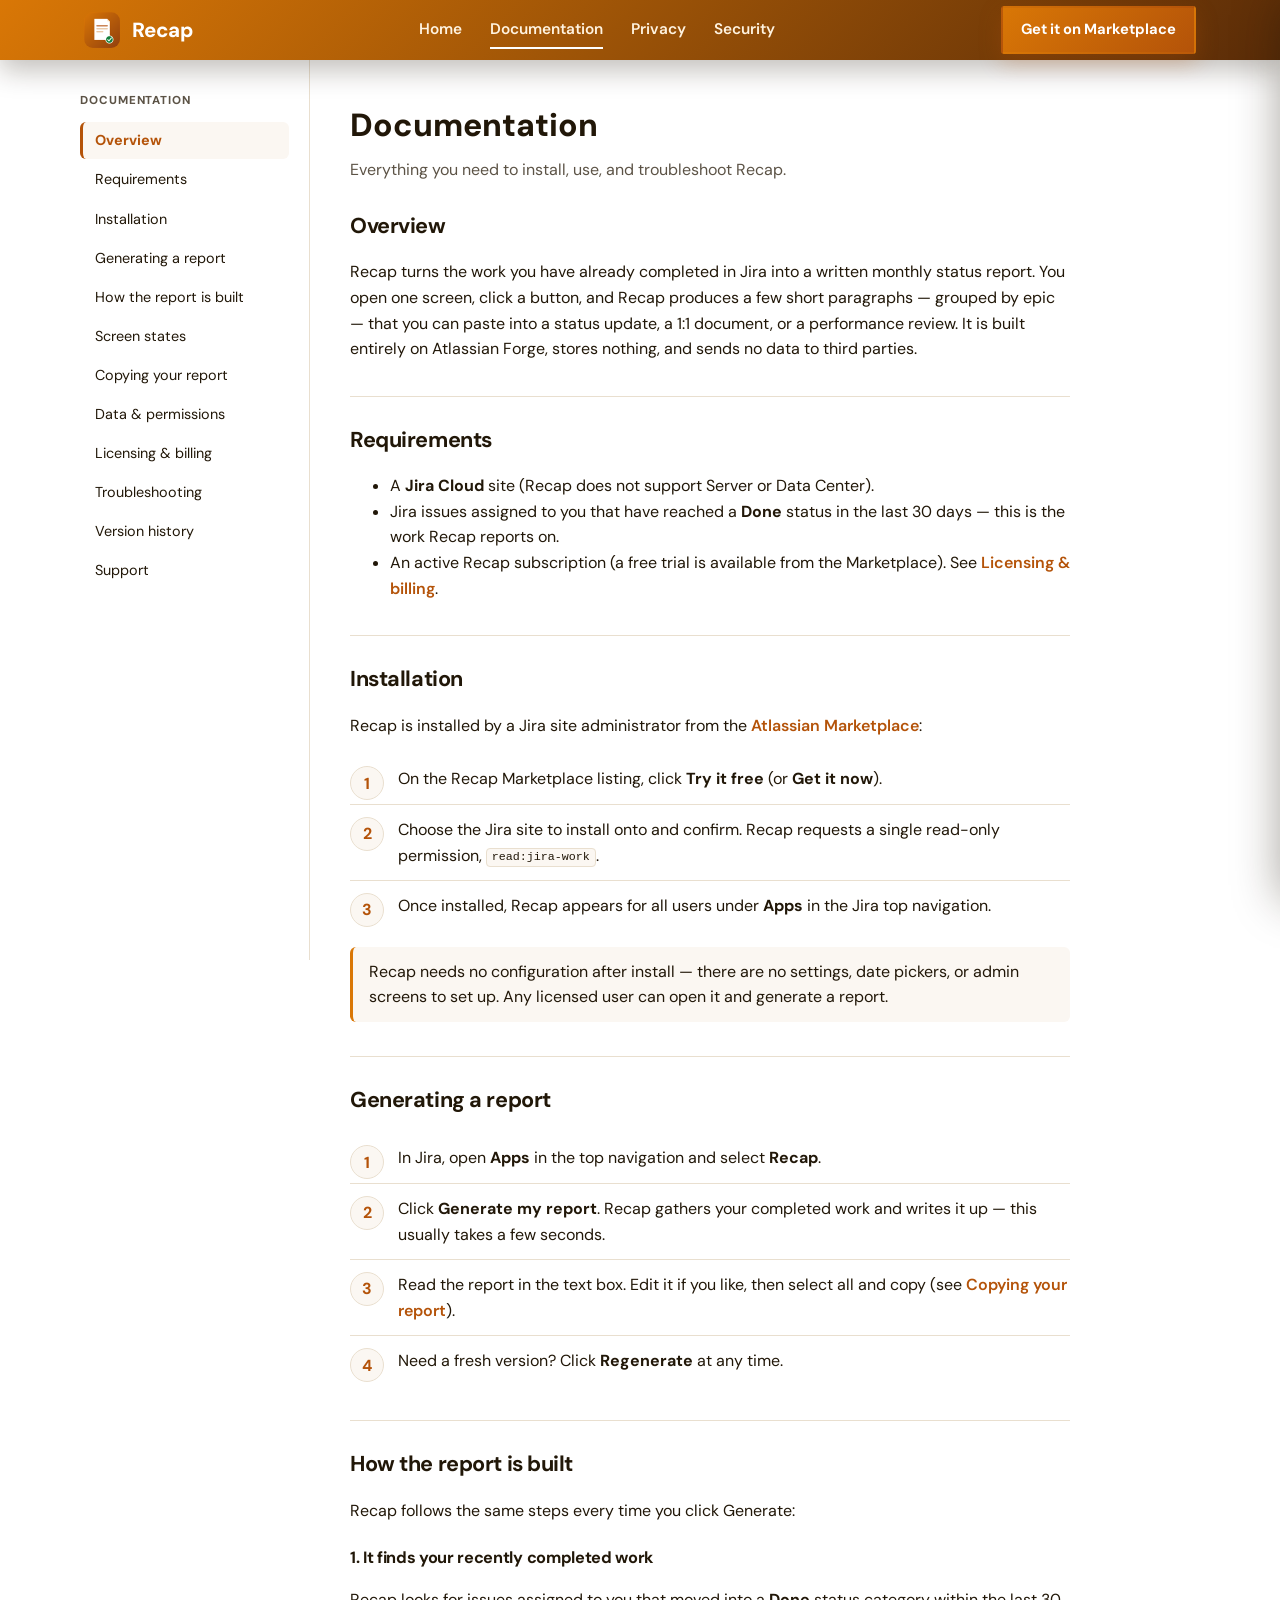
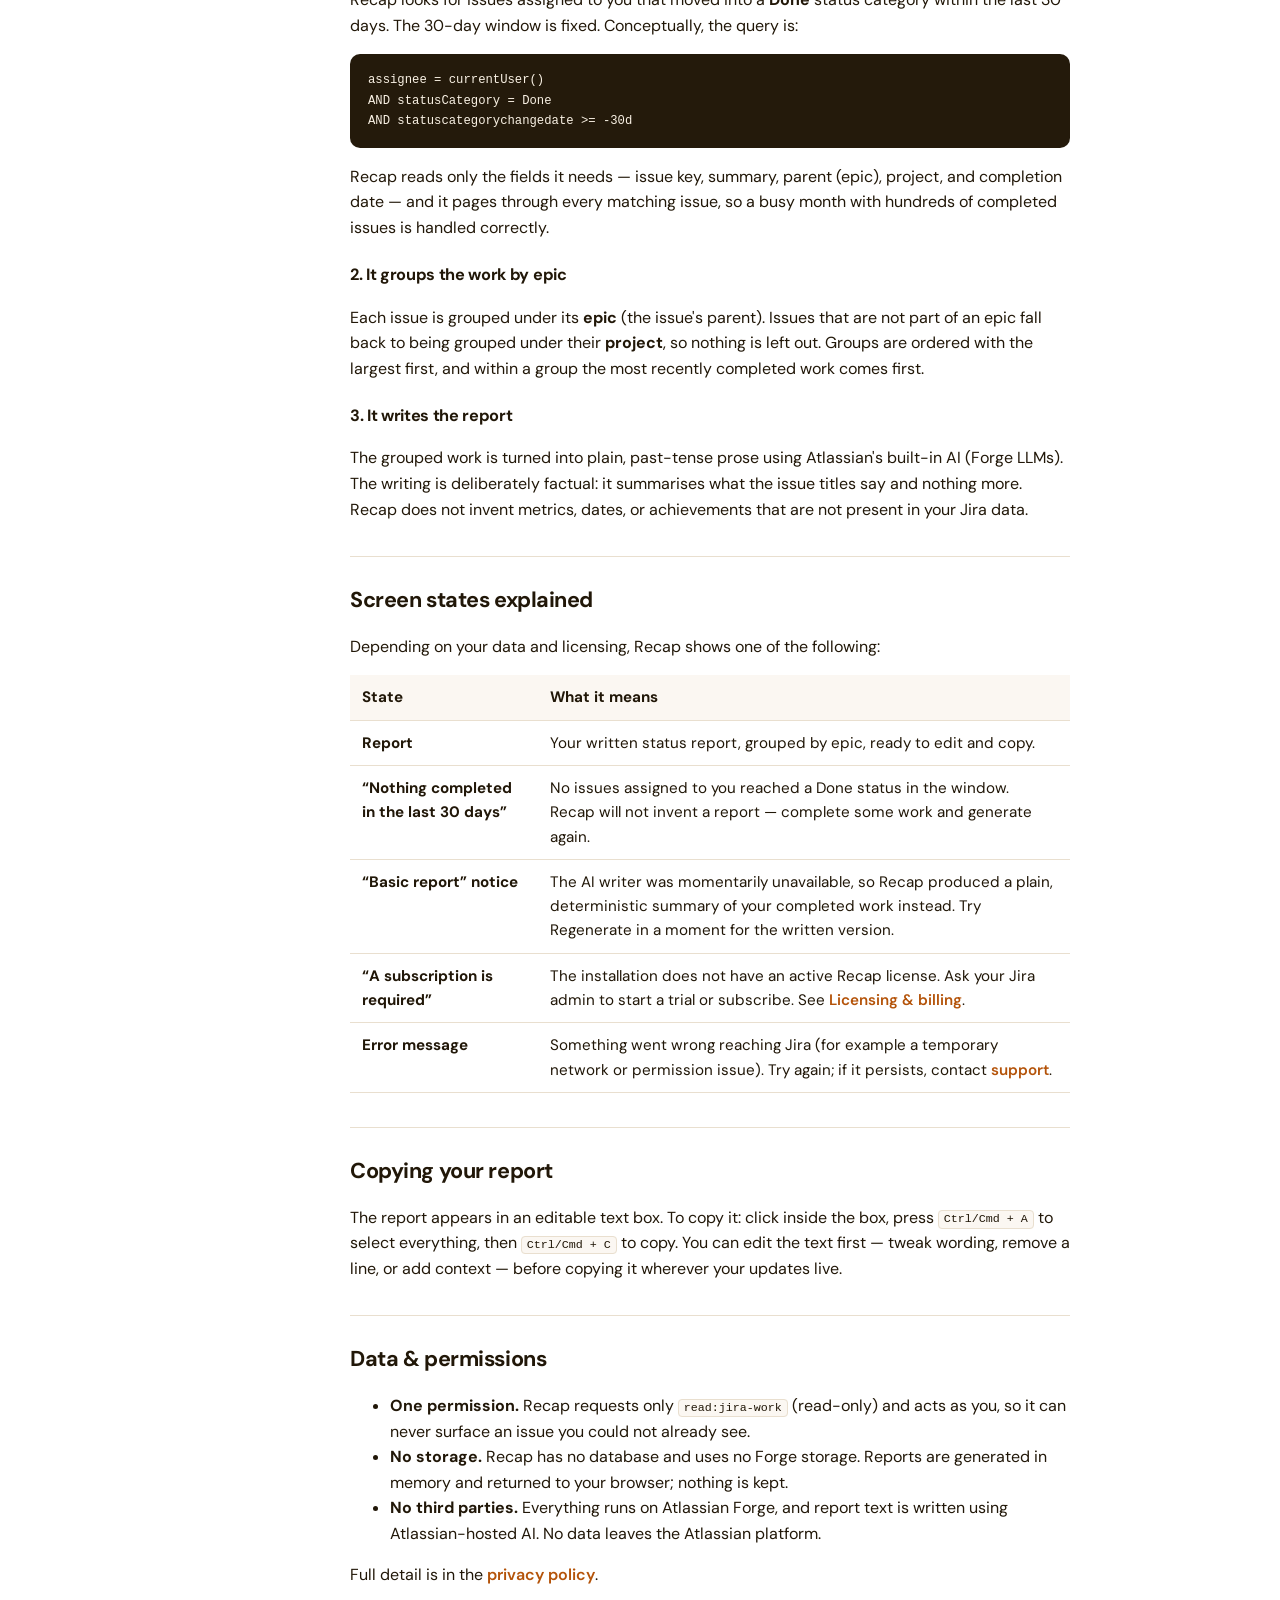
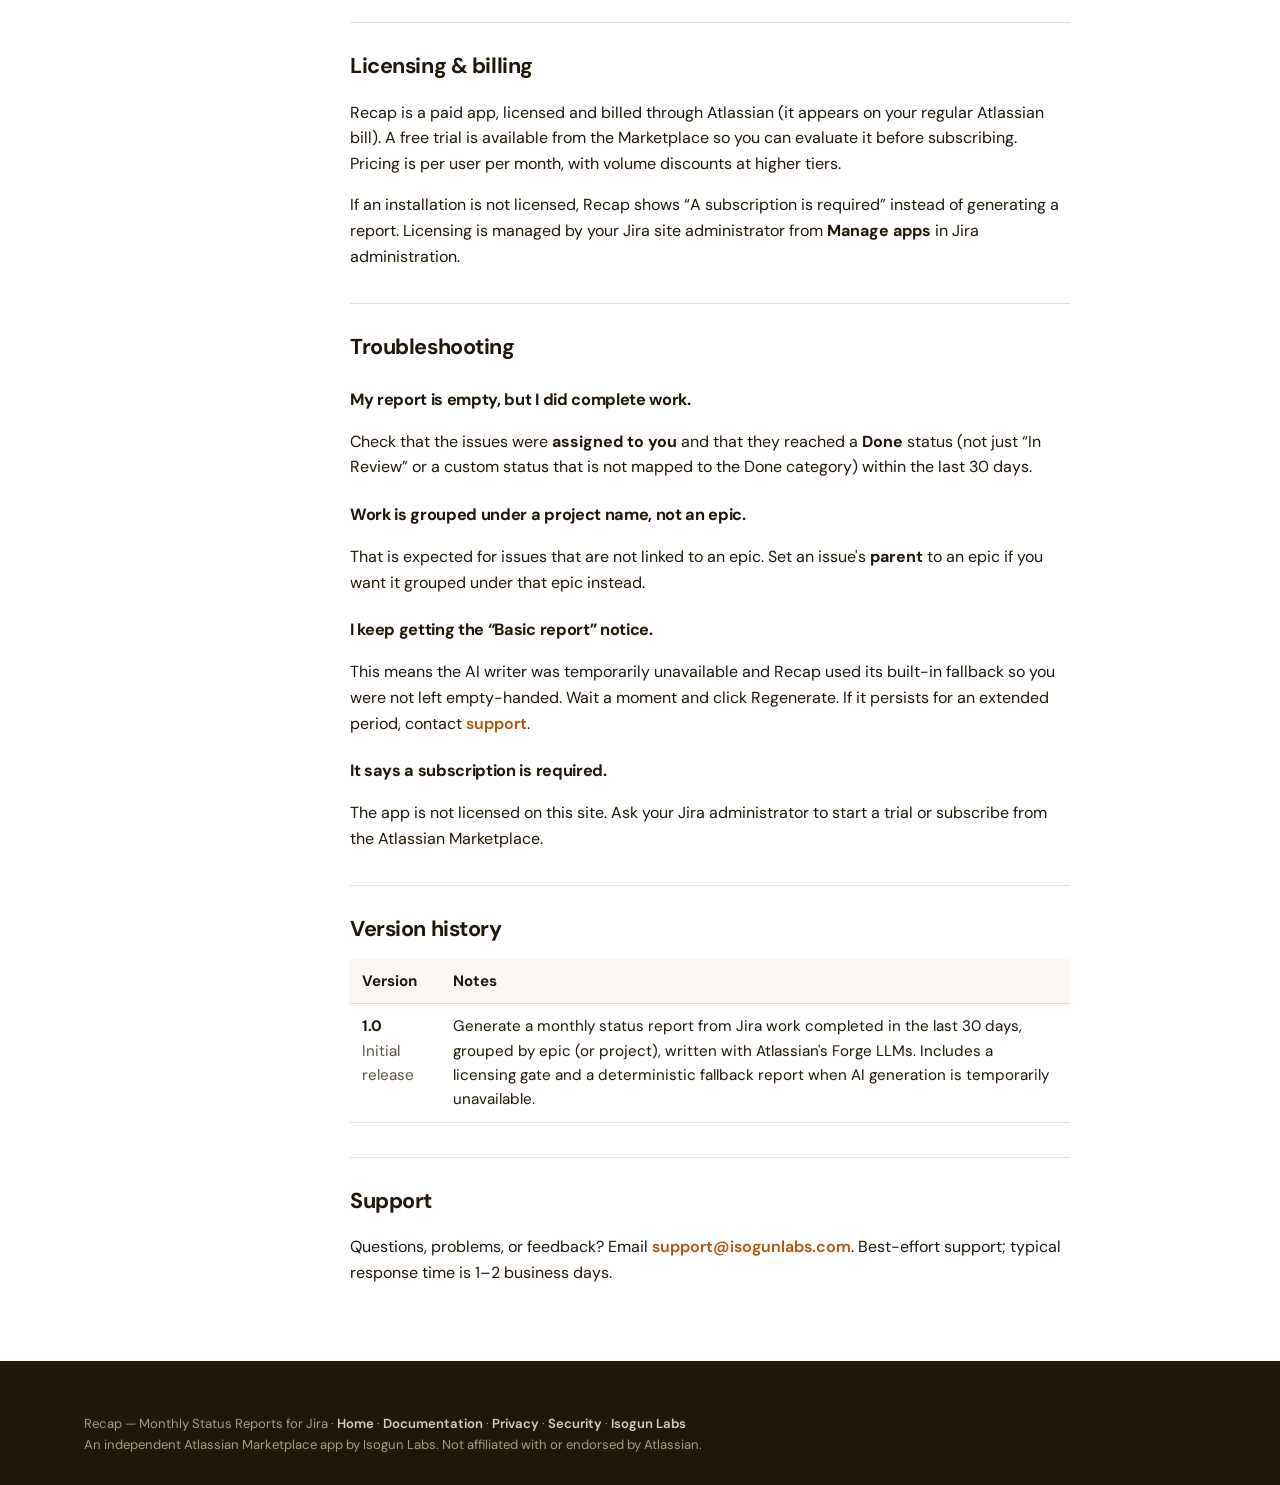
==== docs.html @ 95215a12 "Align eyebrow dot to text baseline, not a guessed offset flex-start plus a hand-picked margin-top wa" ====
<!doctype html>
<html lang="en">
<head>
<meta charset="utf-8">
<meta name="viewport" content="width=device-width, initial-scale=1">
<title>Recap — Documentation</title>
<meta name="description" content="Documentation for Recap, the Jira Cloud app that turns your completed work into a written monthly status report in one click.">
<link rel="canonical" href="https://recap.isogunlabs.com/docs.html">
<link rel="icon" href="/assets/img/recap-logo.svg" type="image/svg+xml">
<link rel="icon" href="/assets/img/recap-logo-144.png" sizes="144x144" type="image/png">
<link rel="stylesheet" href="/assets/css/site.css?v=8">
</head>
<body>

<nav class="nav nav-solid">
  <div class="wrap">
    <a class="logo" href="/">
      <img src="/assets/img/recap-logo-144.png" alt="" width="36" height="36">
      <b>Recap</b>
    </a>
    <div class="nav-mid">
      <a href="index.html">Home</a>
      <a href="docs.html" class="active">Documentation</a>
      <a href="privacy.html">Privacy</a>
      <a href="security.html">Security</a>
    </div>
    <div class="nav-right">
      <a class="btn btn-amber btn-sm" href="https://marketplace.atlassian.com/2146687861" target="_blank" rel="noopener">Get it on Marketplace</a>
      <button class="hamburger" aria-label="Open menu" aria-expanded="false" aria-controls="mobile-drawer">
        <span></span><span></span><span></span>
      </button>
    </div>
  </div>
</nav>

<div class="drawer-overlay"></div>
<aside class="drawer" id="mobile-drawer">
  <div class="d-head">
    <a class="logo" href="/">
      <img src="/assets/img/recap-logo-144.png" alt="" width="32" height="32">
      <b>Recap</b>
    </a>
    <button class="d-close" aria-label="Close menu">
      <svg viewBox="0 0 24 24" fill="none" stroke="currentColor" stroke-width="2.2" stroke-linecap="round" stroke-linejoin="round"><path d="M6 6l12 12M18 6 6 18"/></svg>
    </button>
  </div>
  <nav>
    <a class="d-link" href="index.html">Home</a>
    <a class="d-link" href="docs.html">Documentation</a>
    <a class="d-link" href="privacy.html">Privacy</a>
    <a class="d-link" href="security.html">Security</a>
  </nav>
  <a class="btn btn-amber" href="https://marketplace.atlassian.com/2146687861" target="_blank" rel="noopener">Get it on Marketplace</a>
</aside>

<div class="docs-layout">

  <aside class="docs-side">
    <p class="side-title">Documentation</p>
    <nav id="sidenav">
      <a href="#overview">Overview</a>
      <a href="#requirements">Requirements</a>
      <a href="#install">Installation</a>
      <a href="#usage">Generating a report</a>
      <a href="#how">How the report is built</a>
      <a href="#states">Screen states</a>
      <a href="#copy">Copying your report</a>
      <a href="#data">Data &amp; permissions</a>
      <a href="#licensing">Licensing &amp; billing</a>
      <a href="#troubleshooting">Troubleshooting</a>
      <a href="#versions">Version history</a>
      <a href="#support">Support</a>
    </nav>
  </aside>

  <main class="docs-main">
    <div class="page-title">Documentation</div>
    <p class="lede">Everything you need to install, use, and troubleshoot Recap.</p>

    <section id="overview">
      <h2 class="sec">Overview</h2>
      <p>
        Recap turns the work you have already completed in Jira into a written monthly status
        report. You open one screen, click a button, and Recap produces a few short paragraphs —
        grouped by epic — that you can paste into a status update, a 1:1 document, or a
        performance review. It is built entirely on Atlassian Forge, stores nothing, and sends no
        data to third parties.
      </p>
    </section>

    <section id="requirements">
      <h2 class="sec">Requirements</h2>
      <ul>
        <li>A <strong>Jira Cloud</strong> site (Recap does not support Server or Data Center).</li>
        <li>Jira issues assigned to you that have reached a <strong>Done</strong> status in the last 30 days — this is the work Recap reports on.</li>
        <li>An active Recap subscription (a free trial is available from the Marketplace). See <a class="inline" href="#licensing">Licensing &amp; billing</a>.</li>
      </ul>
    </section>

    <section id="install">
      <h2 class="sec">Installation</h2>
      <p>Recap is installed by a Jira site administrator from the <a class="inline" href="https://marketplace.atlassian.com/2146687861" target="_blank" rel="noopener">Atlassian Marketplace</a>:</p>
      <ol class="steps">
        <li>On the Recap Marketplace listing, click <strong>Try it free</strong> (or <strong>Get it now</strong>).</li>
        <li>Choose the Jira site to install onto and confirm. Recap requests a single read-only permission, <code>read:jira-work</code>.</li>
        <li>Once installed, Recap appears for all users under <strong>Apps</strong> in the Jira top navigation.</li>
      </ol>
      <div class="note">
        Recap needs no configuration after install — there are no settings, date pickers, or
        admin screens to set up. Any licensed user can open it and generate a report.
      </div>
    </section>

    <section id="usage">
      <h2 class="sec">Generating a report</h2>
      <ol class="steps">
        <li>In Jira, open <strong>Apps</strong> in the top navigation and select <strong>Recap</strong>.</li>
        <li>Click <strong>Generate my report</strong>. Recap gathers your completed work and writes it up — this usually takes a few seconds.</li>
        <li>Read the report in the text box. Edit it if you like, then select all and copy (see <a class="inline" href="#copy">Copying your report</a>).</li>
        <li>Need a fresh version? Click <strong>Regenerate</strong> at any time.</li>
      </ol>
    </section>

    <section id="how">
      <h2 class="sec">How the report is built</h2>
      <p>Recap follows the same steps every time you click Generate:</p>

      <h3>1. It finds your recently completed work</h3>
      <p>
        Recap looks for issues assigned to you that moved into a <strong>Done</strong> status
        category within the last 30 days. The 30-day window is fixed. Conceptually, the query is:
      </p>
      <pre><code>assignee = currentUser()
AND statusCategory = Done
AND statuscategorychangedate &gt;= -30d</code></pre>
      <p>
        Recap reads only the fields it needs — issue key, summary, parent (epic), project, and
        completion date — and it pages through every matching issue, so a busy month with
        hundreds of completed issues is handled correctly.
      </p>

      <h3>2. It groups the work by epic</h3>
      <p>
        Each issue is grouped under its <strong>epic</strong> (the issue's parent). Issues that
        are not part of an epic fall back to being grouped under their <strong>project</strong>,
        so nothing is left out. Groups are ordered with the largest first, and within a group the
        most recently completed work comes first.
      </p>

      <h3>3. It writes the report</h3>
      <p>
        The grouped work is turned into plain, past-tense prose using Atlassian's built-in AI
        (Forge LLMs). The writing is deliberately factual: it summarises what the issue titles
        say and nothing more. Recap does not invent metrics, dates, or achievements that are not
        present in your Jira data.
      </p>
    </section>

    <section id="states">
      <h2 class="sec">Screen states explained</h2>
      <p>Depending on your data and licensing, Recap shows one of the following:</p>
      <table>
        <tr><th>State</th><th>What it means</th></tr>
        <tr><td><strong>Report</strong></td><td>Your written status report, grouped by epic, ready to edit and copy.</td></tr>
        <tr><td><strong>“Nothing completed in the last 30&nbsp;days”</strong></td><td>No issues assigned to you reached a Done status in the window. Recap will not invent a report — complete some work and generate again.</td></tr>
        <tr><td><strong>“Basic report” notice</strong></td><td>The AI writer was momentarily unavailable, so Recap produced a plain, deterministic summary of your completed work instead. Try Regenerate in a moment for the written version.</td></tr>
        <tr><td><strong>“A subscription is required”</strong></td><td>The installation does not have an active Recap license. Ask your Jira admin to start a trial or subscribe. See <a class="inline" href="#licensing">Licensing &amp; billing</a>.</td></tr>
        <tr><td><strong>Error message</strong></td><td>Something went wrong reaching Jira (for example a temporary network or permission issue). Try again; if it persists, contact <a class="inline" href="#support">support</a>.</td></tr>
      </table>
    </section>

    <section id="copy">
      <h2 class="sec">Copying your report</h2>
      <p>
        The report appears in an editable text box. To copy it: click inside the box, press
        <code>Ctrl/Cmd&nbsp;+&nbsp;A</code> to select everything, then <code>Ctrl/Cmd&nbsp;+&nbsp;C</code>
        to copy. You can edit the text first — tweak wording, remove a line, or add context —
        before copying it wherever your updates live.
      </p>
    </section>

    <section id="data">
      <h2 class="sec">Data &amp; permissions</h2>
      <ul>
        <li><strong>One permission.</strong> Recap requests only <code>read:jira-work</code> (read-only) and acts as you, so it can never surface an issue you could not already see.</li>
        <li><strong>No storage.</strong> Recap has no database and uses no Forge storage. Reports are generated in memory and returned to your browser; nothing is kept.</li>
        <li><strong>No third parties.</strong> Everything runs on Atlassian Forge, and report text is written using Atlassian-hosted AI. No data leaves the Atlassian platform.</li>
      </ul>
      <p>Full detail is in the <a class="inline" href="privacy.html">privacy policy</a>.</p>
    </section>

    <section id="licensing">
      <h2 class="sec">Licensing &amp; billing</h2>
      <p>
        Recap is a paid app, licensed and billed through Atlassian (it appears on your regular
        Atlassian bill). A free trial is available from the Marketplace so you can evaluate it
        before subscribing. Pricing is per user per month, with volume discounts at higher tiers.
      </p>
      <p>
        If an installation is not licensed, Recap shows “A subscription is required” instead of
        generating a report. Licensing is managed by your Jira site administrator from
        <strong>Manage apps</strong> in Jira administration.
      </p>
    </section>

    <section id="troubleshooting">
      <h2 class="sec">Troubleshooting</h2>

      <h3>My report is empty, but I did complete work.</h3>
      <p>
        Check that the issues were <strong>assigned to you</strong> and that they reached a
        <strong>Done</strong> status (not just “In Review” or a custom status that is not mapped
        to the Done category) within the last 30 days.
      </p>

      <h3>Work is grouped under a project name, not an epic.</h3>
      <p>
        That is expected for issues that are not linked to an epic. Set an issue's
        <strong>parent</strong> to an epic if you want it grouped under that epic instead.
      </p>

      <h3>I keep getting the “Basic report” notice.</h3>
      <p>
        This means the AI writer was temporarily unavailable and Recap used its built-in fallback
        so you were not left empty-handed. Wait a moment and click Regenerate. If it persists for
        an extended period, contact <a class="inline" href="#support">support</a>.
      </p>

      <h3>It says a subscription is required.</h3>
      <p>
        The app is not licensed on this site. Ask your Jira administrator to start a trial or
        subscribe from the Atlassian Marketplace.
      </p>
    </section>

    <section id="versions">
      <h2 class="sec">Version history</h2>
      <table>
        <tr><th>Version</th><th>Notes</th></tr>
        <tr>
          <td><strong>1.0</strong><br><span style="color:var(--body)">Initial release</span></td>
          <td>Generate a monthly status report from Jira work completed in the last 30 days, grouped by epic (or project), written with Atlassian's Forge LLMs. Includes a licensing gate and a deterministic fallback report when AI generation is temporarily unavailable.</td>
        </tr>
      </table>
    </section>

    <section id="support">
      <h2 class="sec">Support</h2>
      <p>
        Questions, problems, or feedback? Email
        <a class="inline" href="mailto:support@isogunlabs.com">support@isogunlabs.com</a>.
        Best-effort support; typical response time is 1–2 business days.
      </p>
    </section>
  </main>

</div>

<footer>
  <div class="wrap">
    <div class="foot-bottom" style="border-top:0; padding-top:0;">
      Recap — Monthly Status Reports for Jira ·
      <a href="index.html">Home</a> ·
      <a href="docs.html">Documentation</a> ·
      <a href="privacy.html">Privacy</a> ·
      <a href="security.html">Security</a> ·
      <a href="https://isogunlabs.com/">Isogun Labs</a><br>
      An independent Atlassian Marketplace app by Isogun Labs. Not affiliated with or endorsed by Atlassian.
    </div>
  </div>
</footer>

<script src="/assets/js/site.js?v=8" defer></script>
</body>
</html>
---- assets/css/site.css ----
/* ============================================================
   Recap — shared site styles
   ============================================================ */
@font-face {
  font-family: 'DM Sans';
  font-style: normal;
  font-weight: 400 800;
  font-display: swap;
  src: url('/assets/fonts/dm-sans-latin.woff2') format('woff2');
  unicode-range: U+0000-00FF, U+0131, U+0152-0153, U+02BB-02BC, U+02C6, U+02DA, U+02DC, U+0304, U+0308, U+0329, U+2000-206F, U+20AC, U+2122, U+2191, U+2193, U+2212, U+2215, U+FEFF, U+FFFD;
}
@font-face {
  font-family: 'DM Sans';
  font-style: normal;
  font-weight: 400 800;
  font-display: swap;
  src: url('/assets/fonts/dm-sans-latin-ext.woff2') format('woff2');
  unicode-range: U+0100-02BA, U+02BD-02C5, U+02C7-02CC, U+02CE-02D7, U+02DD-02FF, U+0304, U+0308, U+0329, U+1D00-1DBF, U+1E00-1E9F, U+1EF2-1EFF, U+2020, U+20A0-20AB, U+20AD-20C0, U+2113, U+2C60-2C7F, U+A720-A7FF;
}

:root {
  --amber-50:#FFF8EF; --amber-100:#FDE7C7; --amber-200:#F5C892; --amber-400:#D97706;
  --amber:#B45309; --amber-600:#9A4508; --amber-900:#5A2C08;
  --ink:#211708; --body:#5C5346; --bg:#FFFFFF; --panel:#FBF7F2; --panel-2:#F3E7D6;
  --line:#E9DFCF; --white:#FFFFFF; --green:#15803D; --green-bg:#E7F4EC;
  --shadow:0 1px 2px rgba(33,23,8,.05), 0 10px 28px rgba(33,23,8,.08);
  --shadow-lg:0 2px 6px rgba(33,23,8,.06), 0 30px 64px rgba(33,23,8,.16);
  --maxw:1160px;
  --ff:'DM Sans',-apple-system,BlinkMacSystemFont,"Segoe UI",Roboto,Helvetica,Arial,sans-serif;
}
* { box-sizing: border-box; }
html { scroll-behavior: smooth; }
body { margin:0; font-family:var(--ff); color:var(--ink); background:var(--bg); line-height:1.6; -webkit-font-smoothing:antialiased; text-rendering:optimizeLegibility; overflow-x:hidden; }
a { color:inherit; }
img { max-width:100%; display:block; }
.wrap { max-width:var(--maxw); margin:0 auto; padding:0 24px; }
.wrap-wide { max-width:1360px; }
:focus-visible { outline:2px solid var(--amber-400); outline-offset:3px; border-radius:4px; }
h1,h2,h3 { letter-spacing:-.02em; }
.amber { color:var(--amber-400); }
code { background:var(--panel); border:1px solid var(--line); padding:.1em .4em; border-radius:4px; font-size:.9em; }
pre { background:#241A0B; color:#F9F1E4; border-radius:10px; padding:16px 18px; overflow-x:auto; font-size:.85rem; line-height:1.5; }
pre code { background:none; border:0; color:inherit; padding:0; }
table { border-collapse:collapse; width:100%; margin:12px 0; font-size:.95rem; }
th, td { text-align:left; padding:10px 12px; border-bottom:1px solid var(--line); vertical-align:top; }
th { background:var(--panel); font-weight:700; }

/* buttons */
.btn { display:inline-flex; align-items:center; gap:9px; font-size:1rem; font-weight:700; text-decoration:none; padding:13px 24px; border-radius:3px; transition:transform .16s, box-shadow .25s, background .2s, color .2s; cursor:pointer; border:2px solid transparent; }
.btn svg { width:16px; height:16px; transition:transform .2s; }
.btn-amber { color:#fff; background:linear-gradient(135deg,var(--amber-400),var(--amber)); box-shadow:0 8px 22px rgba(180,83,9,.28); }
.btn-amber:hover { box-shadow:0 10px 26px rgba(180,83,9,.36); transform:translateY(-2px); }
.btn-amber:hover svg { transform:translateX(4px); }
.btn-ghost { color:var(--ink); border-color:var(--line); background:var(--white); }
.btn-ghost:hover { border-color:var(--amber-400); color:var(--amber); }
.btn-ghost-light { color:#fff; border-color:rgba(255,255,255,.4); background:transparent; }
.btn-ghost-light:hover { border-color:#fff; }
.btn-text { display:inline-flex; align-items:center; gap:8px; font-weight:700; text-decoration:none; color:var(--amber); }
.btn-text svg { width:16px; height:16px; transition:transform .2s; }
.btn-text:hover svg { transform:translateX(4px); }
.btn-sm { padding:10px 18px; font-size:.92rem; }

/* utility bar */
.util { background:var(--ink); color:#D9CDB8; font-size:.82rem; }
.util .wrap { display:flex; align-items:center; justify-content:space-between; height:38px; }
.util a { color:#D9CDB8; text-decoration:none; }
.util .u-left a:hover, .util .u-right a:hover { color:#fff; }
.util .u-left { display:flex; align-items:center; gap:6px; }
.util .u-left svg { width:14px; height:14px; color:var(--amber-200); }

/* nav */
.nav { position:sticky; top:0; z-index:60; background:transparent; box-shadow:0 1px 0 rgba(255,255,255,0); transition:background .4s ease, box-shadow .4s ease; }
.nav .wrap { display:flex; align-items:center; justify-content:space-between; height:74px; transition:height .3s ease; }
.nav.scrolled, .nav.nav-solid { background:linear-gradient(135deg,var(--amber-400),var(--amber-900)); box-shadow:0 10px 28px rgba(33,23,8,.28); }
.nav.scrolled .wrap, .nav.nav-solid .wrap { height:60px; }
.logo { display:inline-flex; align-items:center; gap:12px; text-decoration:none; }
.logo img { height:36px; width:auto; flex:none; display:block; border-radius:9px; }
.logo b { color:#fff; font-size:1.28rem; font-weight:800; letter-spacing:-.01em; }
.nav-mid { display:flex; align-items:center; gap:28px; }
.nav-mid a { color:#FFF3E0; text-decoration:none; font-weight:600; font-size:.96rem; padding:6px 0; border-bottom:2px solid transparent; transition:border-color .2s,color .2s; }
.nav-mid a:hover, .nav-mid a.active { border-color:#fff; }
.nav-right { display:flex; align-items:center; gap:14px; }
.hamburger { display:none; background:none; border:0; cursor:pointer; padding:8px; }
.hamburger span { display:block; width:22px; height:2px; background:#fff; border-radius:2px; margin:5px 0; transition:transform .3s ease, opacity .2s ease; }
.hamburger.open span:nth-child(1){ transform:translateY(7px) rotate(45deg); }
.hamburger.open span:nth-child(2){ opacity:0; }
.hamburger.open span:nth-child(3){ transform:translateY(-7px) rotate(-45deg); }
.drawer-overlay { position:fixed; inset:0; background:rgba(33,23,8,.5); opacity:0; visibility:hidden; transition:opacity .3s ease, visibility .3s ease; z-index:90; }
.drawer-overlay.open { opacity:1; visibility:visible; }
.drawer { position:fixed; top:0; right:0; height:100%; width:min(300px,86vw); background:linear-gradient(160deg,var(--amber-400),var(--amber-900)); box-shadow:-14px 0 44px rgba(33,23,8,.4); transform:translateX(105%); transition:transform .32s cubic-bezier(.4,0,.2,1); z-index:100; display:flex; flex-direction:column; padding:20px 22px 26px; }
.drawer.open { transform:none; }
.drawer .d-head { display:flex; align-items:center; justify-content:space-between; margin-bottom:18px; }
.drawer .d-close { background:none; border:0; color:#fff; cursor:pointer; padding:6px; line-height:0; }
.drawer .d-close svg { width:24px; height:24px; }
.drawer nav { display:flex; flex-direction:column; }
.drawer a.d-link { display:block; color:#fff; text-decoration:none; font-weight:600; font-size:1.05rem; padding:14px 2px; border-bottom:1px solid rgba(255,255,255,.16); }
.drawer .btn { margin-top:20px; justify-content:center; }
body.drawer-open { overflow:hidden; }
@media (max-width:820px){ .nav-mid{ display:none; } .util{ display:none; } .hamburger{ display:block; } .nav-right .btn-amber{ display:none; } }

/* hero */
.hero { position:relative; margin-top:-74px; padding-top:74px; background:linear-gradient(150deg,#3A2409,var(--ink) 65%); color:#fff; overflow:hidden; }
.hero-facets { position:absolute; inset:0; opacity:.5; background-image:linear-gradient(rgba(255,255,255,.05) 1px,transparent 1px),linear-gradient(90deg,rgba(255,255,255,.05) 1px,transparent 1px); background-size:48px 48px; mask-image:radial-gradient(ellipse 75% 90% at 20% 20%,#000 30%,transparent 75%); -webkit-mask-image:radial-gradient(ellipse 75% 90% at 20% 20%,#000 30%,transparent 75%); }
.hero-glow { position:absolute; width:520px; height:520px; border-radius:50%; background:radial-gradient(circle,rgba(217,119,6,.35),transparent 70%); filter:blur(30px); top:-120px; right:-80px; animation:float 9s ease-in-out infinite; }
@keyframes float { 0%,100%{ transform:translate(0,0); } 50%{ transform:translate(-24px,26px); } }
.hero .wrap { position:relative; z-index:1; padding:76px 24px 70px; display:grid; grid-template-columns:1.05fr 1fr; gap:56px; align-items:center; }
.eyebrow { display:inline-flex; align-items:baseline; gap:8px; font-size:.76rem; font-weight:700; letter-spacing:.14em; text-transform:uppercase; color:#F0D9B5; }
.eyebrow .dot { width:7px; height:7px; border-radius:50%; background:var(--amber-400); box-shadow:0 0 0 4px rgba(217,119,6,.25); flex:none; }
.hero h1 { font-size:clamp(2rem,4.4vw,3.1rem); line-height:1.1; font-weight:800; margin:20px 0 0; letter-spacing:-.03em; }
.hero .lead { font-size:clamp(1.02rem,1.5vw,1.16rem); color:#E3D6C0; max-width:50ch; margin:20px 0 0; }
.hero-actions { display:flex; flex-wrap:wrap; align-items:center; gap:16px; margin-top:30px; }
.hero-actions .btn-text { color:#fff; }
.trust-chips { list-style:none; display:flex; flex-wrap:wrap; gap:10px; padding:0; margin:30px 0 0; }
.trust-chips li { display:inline-flex; align-items:center; gap:7px; background:rgba(255,255,255,.08); border:1px solid rgba(255,255,255,.16); border-radius:999px; padding:8px 15px; font-size:.85rem; font-weight:600; color:#F5E9D5; }
.trust-chips svg { width:14px; height:14px; color:var(--amber-200); flex:none; }

/* hero screenshot showcase */
.showcase-frame { position:relative; }
.showcase-frame::before { content:""; position:absolute; inset:-8% -6% -14% -6%; background:radial-gradient(60% 60% at 65% 35%,rgba(217,119,6,.28),transparent 70%); filter:blur(38px); z-index:-1; }
.mock { border-radius:8px; overflow:hidden; border:1px solid rgba(255,255,255,.14); box-shadow:var(--shadow-lg); background:var(--white); position:relative; }
.mock .bar { display:flex; align-items:center; gap:7px; padding:11px 15px; background:#F4EEE2; border-bottom:1px solid var(--line); }
.mock .bar i { width:10px; height:10px; border-radius:50%; }
.mock .bar .r{background:#F87171;} .mock .bar .y{background:#FBBF24;} .mock .bar .g{background:#34D399;}
.mock .bar .url { margin-left:8px; font-size:.72rem; color:var(--body); background:var(--white); border:1px solid var(--line); border-radius:6px; padding:4px 12px; }
.shot-stage { position:relative; aspect-ratio:1523/943; background:var(--white); }
.shot-stage img { position:absolute; inset:0; width:100%; height:100%; object-fit:cover; object-position:top left; opacity:0; transition:opacity .5s ease; }
.shot-stage img.active { opacity:1; }
.shot-tabs { display:flex; gap:8px; margin-top:16px; justify-content:center; }
.shot-tabs button { border:0; background:rgba(255,255,255,.14); color:#F5E9D5; font-size:.82rem; font-weight:700; padding:8px 14px; border-radius:999px; cursor:pointer; transition:background .2s, color .2s; }
.shot-tabs button.active, .shot-tabs button:hover { background:var(--amber-400); color:#fff; }

/* section scaffolding */
section.block { padding:80px 0; }
.kicker { font-size:.78rem; font-weight:800; letter-spacing:.14em; text-transform:uppercase; color:var(--amber-400); }
.section-head { max-width:680px; margin:0 auto 48px; text-align:center; }
.section-head h2 { font-size:clamp(1.7rem,3.4vw,2.4rem); font-weight:800; margin:12px 0 12px; }
.section-head p { color:var(--body); font-size:1.06rem; margin:0; }

/* how it works — flow steps */
.flow { display:grid; grid-template-columns:repeat(3,1fr); gap:28px; position:relative; }
.flow-step { text-align:center; }
.flow-step .num { width:34px; height:34px; border-radius:50%; background:var(--panel); border:1px solid var(--line); color:var(--amber); font-weight:800; display:grid; place-items:center; margin:0 auto 14px; }
.flow-shot { border-radius:8px; overflow:hidden; border:1px solid var(--line); box-shadow:var(--shadow); aspect-ratio:16/10; position:relative; margin-bottom:16px; }
.flow-shot img { width:100%; height:100%; object-fit:cover; object-position:top left; }
.flow-step h3 { margin:0 0 6px; font-size:1.06rem; font-weight:800; color:var(--ink); }
.flow-step p { margin:0; color:var(--body); font-size:.92rem; line-height:1.55; }
.flow-arrow { position:absolute; top:56px; width:28px; height:28px; color:var(--amber-200); }
.flow-arrow svg { width:100%; height:100%; }

/* principle / feature grid */
.principles { display:grid; grid-template-columns:repeat(4,1fr); gap:22px; }
.principle { background:var(--white); border-radius:8px; padding:26px 22px; box-shadow:var(--shadow); transition:transform .2s, box-shadow .25s; }
.principle:hover { transform:translateY(-4px); box-shadow:var(--shadow-lg); }
.principle .ic { width:46px; height:46px; border-radius:8px; display:grid; place-items:center; background:linear-gradient(140deg,var(--amber-50),var(--amber-100)); color:var(--amber-600); margin-bottom:16px; }
.principle .ic svg { width:23px; height:23px; }
.principle h3 { margin:0 0 8px; font-size:1.02rem; font-weight:800; color:var(--ink); }
.principle p { margin:0; color:var(--body); font-size:.92rem; }

/* board → report split */
.split { display:grid; grid-template-columns:1fr auto 1fr; gap:24px; align-items:center; }
.split-shot { border-radius:8px; overflow:hidden; border:1px solid var(--line); box-shadow:var(--shadow-lg); background:var(--white); aspect-ratio:1521/907; }
.split-shot img { width:100%; height:100%; display:block; object-fit:cover; object-position:top; }
.split-arrow { color:var(--amber-400); flex:none; }
.split-arrow svg { width:30px; height:30px; }
.split-label { font-size:.78rem; font-weight:800; letter-spacing:.1em; text-transform:uppercase; color:var(--amber); margin-bottom:10px; text-align:center; }

@media (max-width:680px){
  .split { grid-template-columns:1fr; }
  .split-arrow { transform:rotate(90deg); margin:0 auto; }
}

/* FAQ accordion */
.faq-list { max-width:760px; margin:0 auto; }
.faq-item { border-bottom:1px solid var(--line); }
.faq-item summary { cursor:pointer; list-style:none; display:flex; align-items:center; justify-content:space-between; gap:16px; padding:20px 4px; font-weight:700; font-size:1.02rem; color:var(--ink); }
.faq-item summary::-webkit-details-marker { display:none; }
.faq-item summary .chev { flex:none; width:20px; height:20px; color:var(--amber); transition:transform .25s ease; }
.faq-item[open] summary .chev { transform:rotate(180deg); }
.faq-item p { margin:0 4px 20px; color:var(--body); font-size:.98rem; line-height:1.6; }

/* CTA band */
.cta { position:relative; background:linear-gradient(120deg,var(--amber-900),var(--amber)); color:#fff; overflow:hidden; }
.cta-facets { position:absolute; inset:0; opacity:.35; background-image:linear-gradient(rgba(255,255,255,.08) 1px,transparent 1px),linear-gradient(90deg,rgba(255,255,255,.08) 1px,transparent 1px); background-size:44px 44px; mask-image:radial-gradient(ellipse 80% 120% at 100% 0,#000 25%,transparent 72%); -webkit-mask-image:radial-gradient(ellipse 80% 120% at 100% 0,#000 25%,transparent 72%); }
.cta .wrap { position:relative; z-index:1; padding:68px 24px; text-align:center; }
.cta h2 { font-size:clamp(1.8rem,3.4vw,2.4rem); font-weight:800; margin:0 0 14px; }
.cta p { color:#FBEBD3; font-size:1.08rem; max-width:54ch; margin:0 auto 28px; }
.cta-actions { display:flex; flex-wrap:wrap; gap:14px; justify-content:center; }

/* pill / badge (legacy pages) */
.pill { display:inline-block; font-size:.8rem; font-weight:700; color:var(--green); background:var(--green-bg); border-radius:999px; padding:4px 13px; margin-bottom:14px; }

/* footer */
footer { background:var(--ink); color:#C9BCA2; }
footer .wrap { padding:52px 24px 30px; }
.foot-top { display:flex; flex-wrap:wrap; justify-content:space-between; gap:32px; margin-bottom:32px; }
.foot-brand .logo { margin-bottom:14px; }
.foot-brand p { color:#A99C82; font-size:.9rem; max-width:34ch; margin:0; }
.foot-links { display:flex; flex-wrap:wrap; gap:10px 26px; }
.foot-links a { color:#E3D6C0; text-decoration:none; font-size:.94rem; font-weight:600; }
.foot-links a:hover { color:#fff; }
.foot-bottom { border-top:1px solid rgba(255,255,255,.1); padding-top:22px; font-size:.82rem; color:#A99C82; line-height:1.6; }
.foot-bottom a { color:#D9CDB8; font-weight:600; text-decoration:none; }
.foot-bottom a:hover { color:#fff; }

/* legacy content pages (docs / privacy / security) */
.page-hero { position:relative; margin-top:-74px; padding-top:74px; background:linear-gradient(135deg,var(--amber-400),var(--amber-900)); color:#fff; }
.page-hero .wrap { padding:52px 24px 44px; }
.page-hero .page-title { font-size:clamp(1.7rem,3.4vw,2.3rem); font-weight:800; margin:22px 0 4px; }
.page-hero .updated { opacity:.85; font-size:.9rem; }
.legal { padding:44px 0 24px; }
.legal .lead { font-size:1.05rem; color:var(--body); }
.legal section { border-top:1px solid var(--line); padding-top:24px; margin-top:24px; }
.legal h2 { font-size:1.2rem; margin:0 0 8px; }
.legal a { color:var(--amber); font-weight:600; text-decoration:none; }
.legal a:hover { text-decoration:underline; }

.docs-layout { display:flex; align-items:flex-start; max-width:var(--maxw); margin:0 auto; }
.docs-side { width:250px; flex:none; position:sticky; top:0; align-self:flex-start; height:100vh; overflow-y:auto; border-right:1px solid var(--line); padding:32px 20px 40px; }
.docs-side .side-title { font-size:.72rem; text-transform:uppercase; letter-spacing:.08em; color:var(--body); margin:0 0 12px; font-weight:800; }
.docs-side nav a { display:block; padding:7px 12px; margin:2px 0; color:var(--ink); text-decoration:none; font-size:.9rem; border-radius:6px; border-left:3px solid transparent; }
.docs-side nav a:hover { background:var(--panel); }
.docs-side nav a.active { background:var(--panel); color:var(--amber); font-weight:700; border-left-color:var(--amber); }
.docs-main { flex:1 1 auto; min-width:0; padding:40px 40px 60px; max-width:800px; }
.docs-main .page-title { font-size:2rem; font-weight:800; margin:0 0 6px; }
.docs-main .lede { color:var(--body); margin:0 0 8px; }
.docs-main section { border-top:1px solid var(--line); padding-top:26px; margin-top:34px; }
.docs-main section:first-of-type { border-top:0; padding-top:0; margin-top:26px; }
.docs-main h2.sec { font-size:1.35rem; margin:0 0 12px; scroll-margin-top:20px; }
.docs-main h3 { font-size:1.02rem; margin:22px 0 4px; }
.docs-main a { color:var(--amber); font-weight:600; text-decoration:none; }
.docs-main a:hover { text-decoration:underline; }
ol.steps { padding-left:0; list-style:none; counter-reset:step; }
ol.steps li { counter-increment:step; position:relative; padding:12px 0 12px 48px; border-bottom:1px solid var(--line); }
ol.steps li:last-child { border-bottom:0; }
ol.steps li::before { content:counter(step); position:absolute; left:0; top:12px; width:32px; height:32px; background:var(--panel); color:var(--amber); border:1px solid var(--line); border-radius:50%; display:grid; place-items:center; font-weight:700; }
.note { background:var(--panel); border-left:3px solid var(--amber-400); padding:12px 16px; border-radius:6px; margin:14px 0; }

/* reveal on scroll */
.reveal { opacity:0; transform:translateY(20px); transition:opacity .7s ease, transform .7s ease; }
.reveal.in { opacity:1; transform:none; }

@media (max-width:940px){
  .hero .wrap{ grid-template-columns:1fr; gap:40px; padding:56px 24px 48px; text-align:center; }
  .hero .lead{ margin-inline:auto; }
  .trust-chips{ justify-content:center; }
  .principles{ grid-template-columns:repeat(2,1fr); }
  .flow{ grid-template-columns:1fr; gap:36px; }
  .flow-arrow{ display:none; }
  .foot-top{ flex-direction:column; gap:24px; }
  .docs-layout{ display:block; }
  .docs-side{ width:auto; position:static; height:auto; border-right:0; border-bottom:1px solid var(--line); padding:16px 20px; }
  .docs-side nav{ display:flex; flex-wrap:wrap; gap:4px; }
  .docs-side nav a{ border-left:0; padding:6px 10px; }
  .docs-main{ padding:28px 20px 48px; }
}
@media (max-width:560px){
  section.block{ padding:56px 0; }
  .principles{ grid-template-columns:1fr; }
  .util{ font-size:.78rem; }
}
@media (prefers-reduced-motion: reduce){ *{ animation:none!important; scroll-behavior:auto; } .reveal{ opacity:1; transform:none; transition:none; } .hero-glow{ animation:none; } }
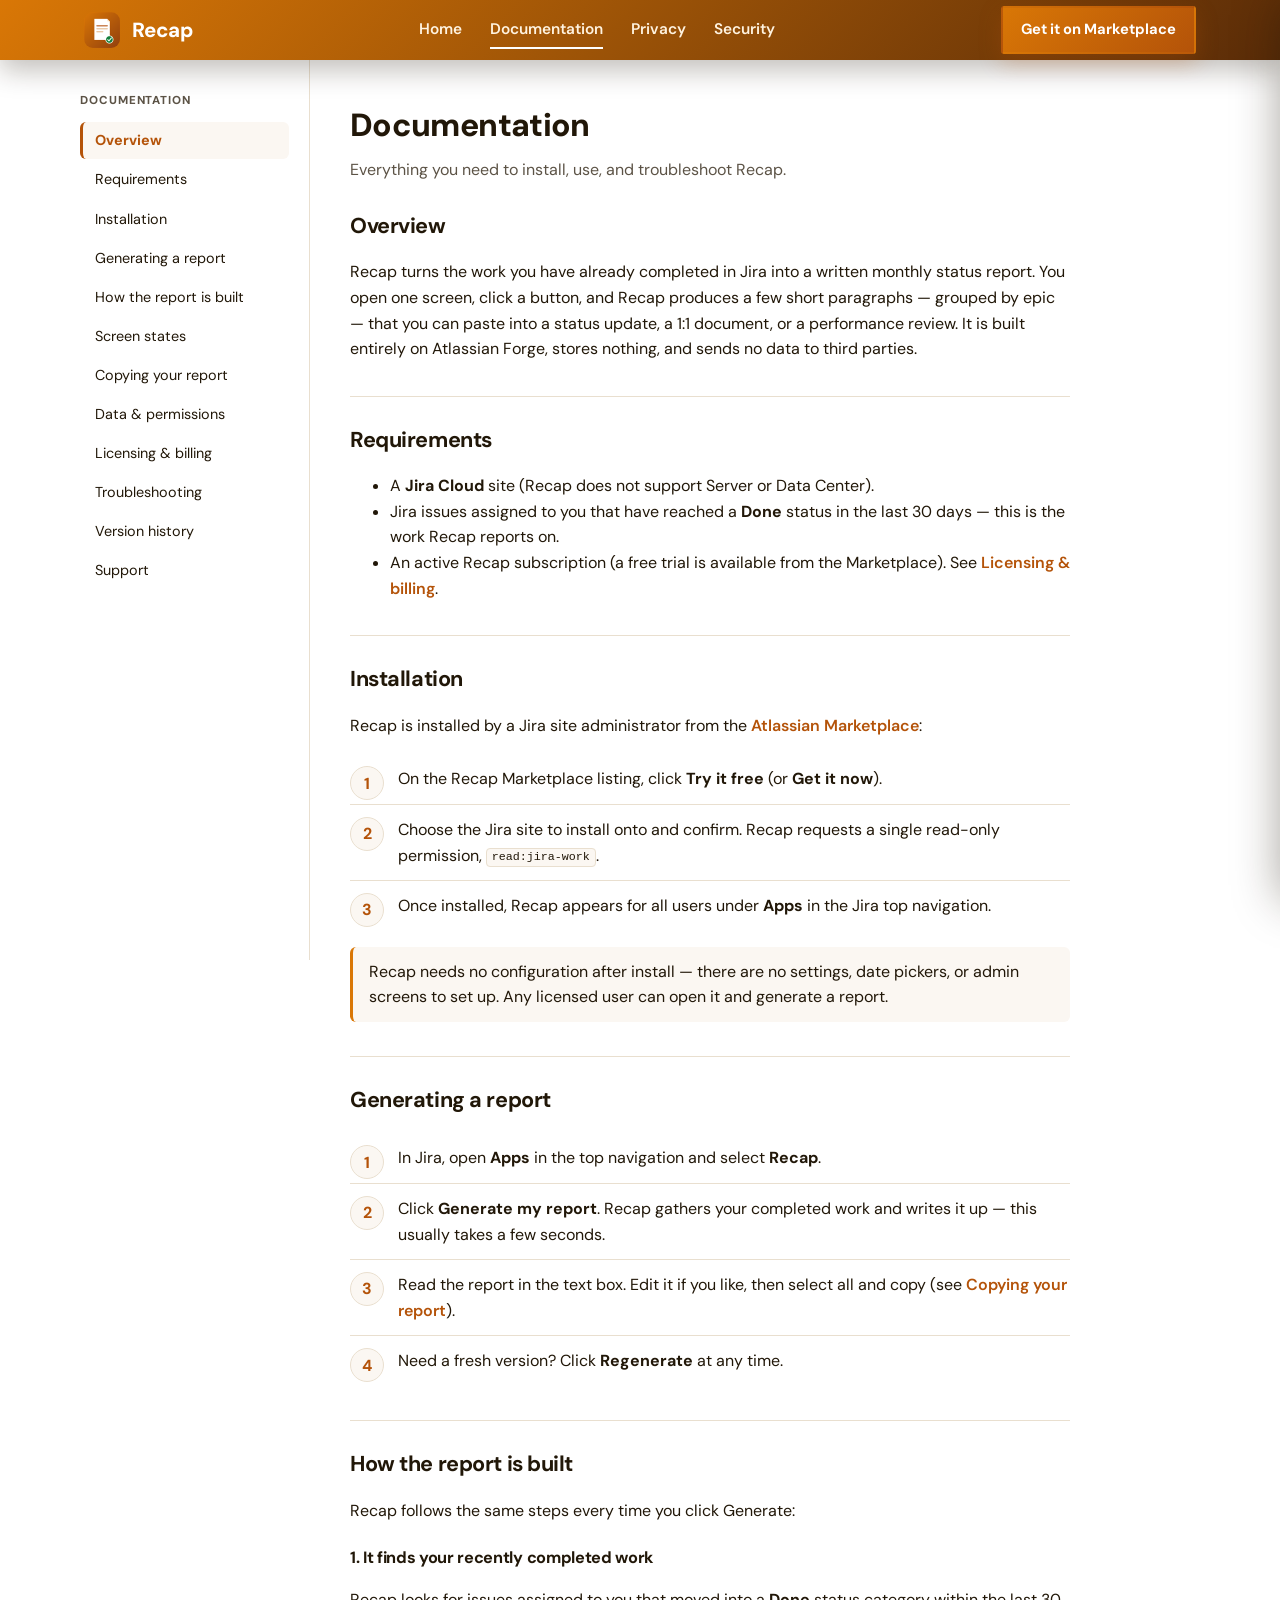
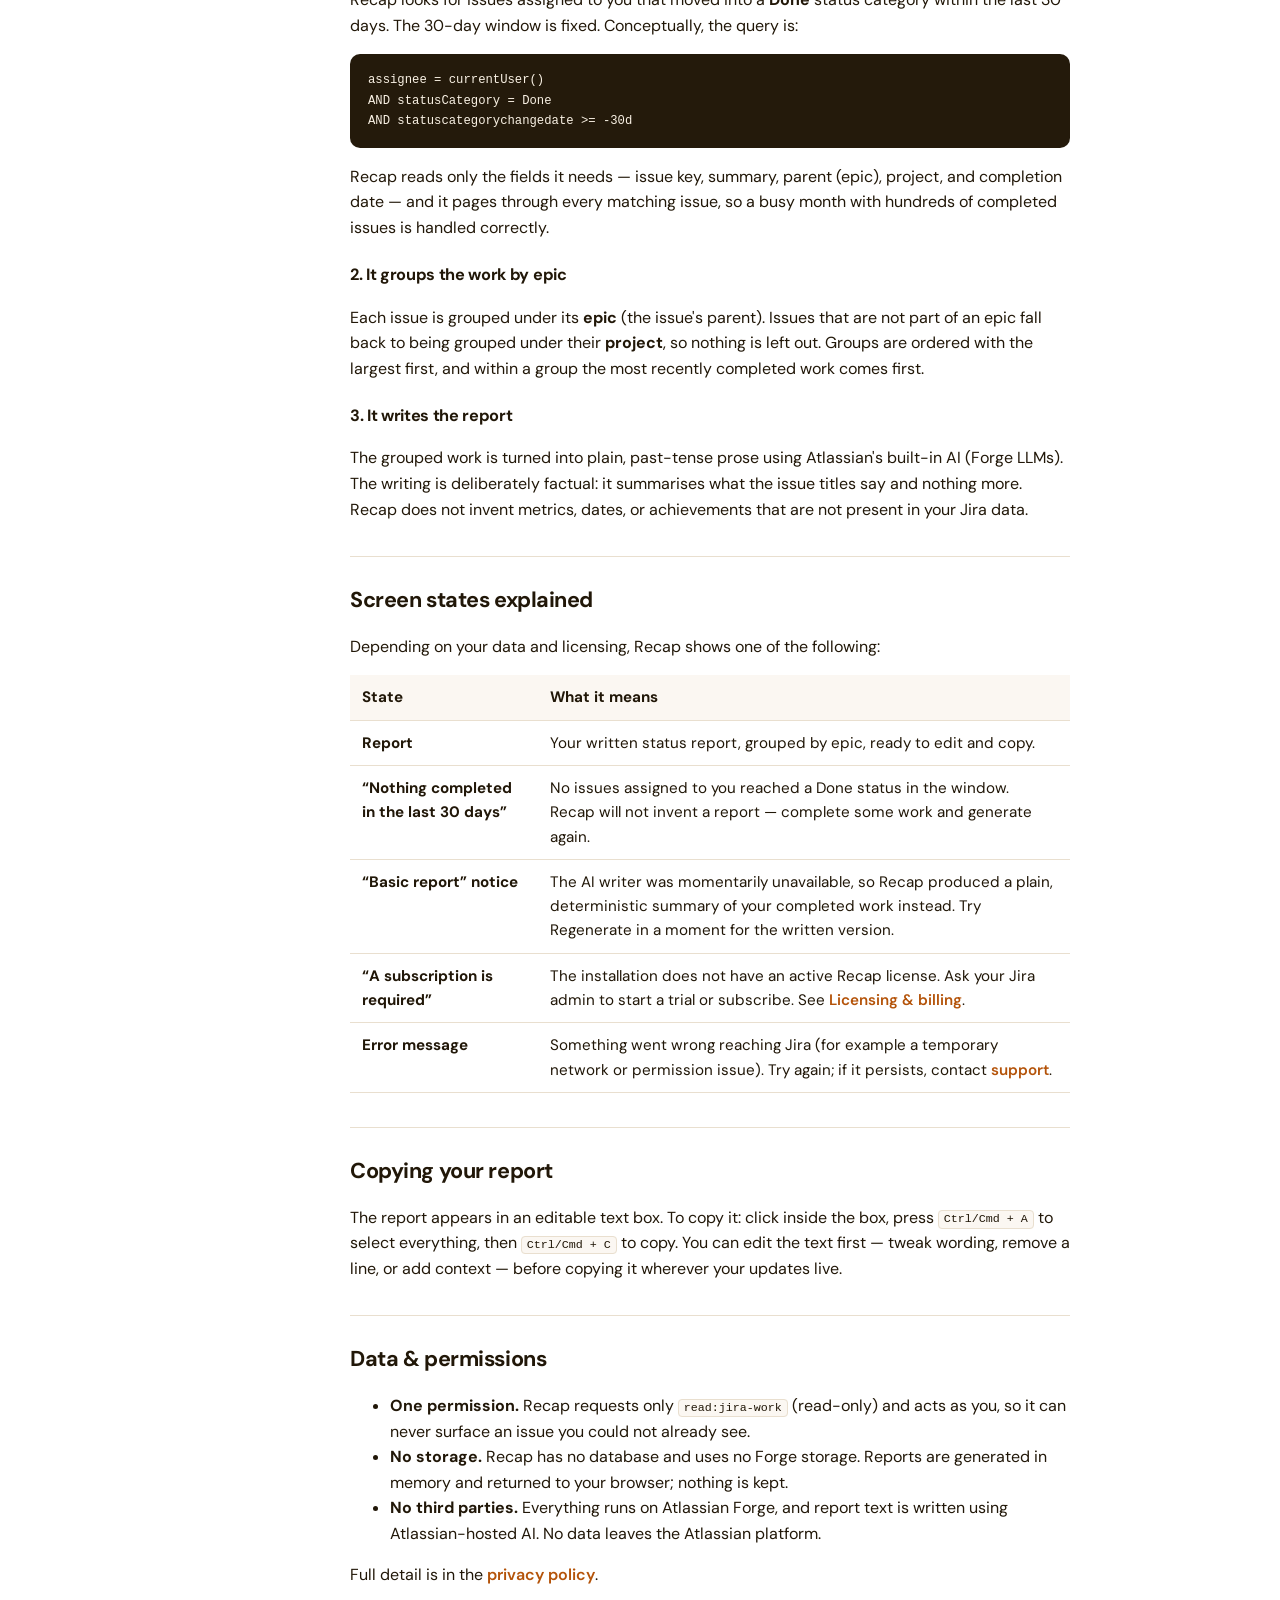
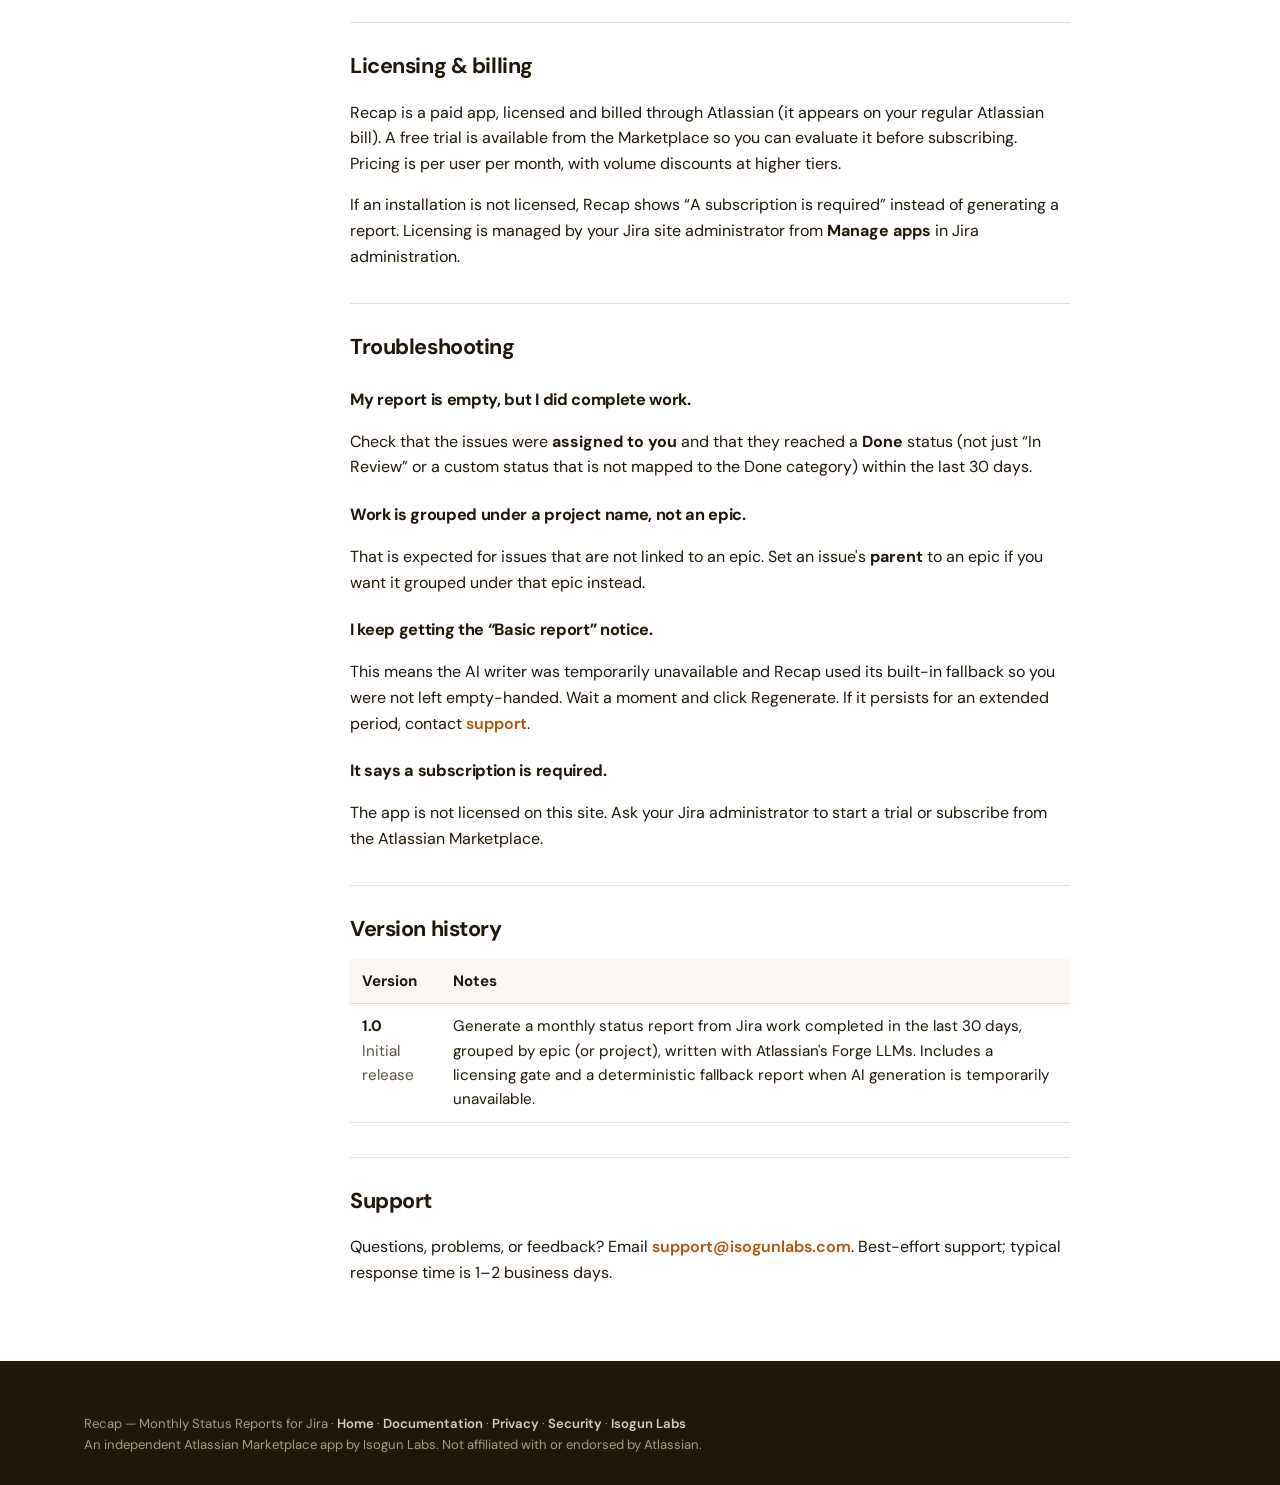
==== commit 5a388535: "SEO: fix missing h1 on subpages, add OG/Twitter tags, breadcrumbs, Organization schema - docs.html, " ====
--- a/docs.html
+++ b/docs.html
@@ -3,12 +3,42 @@
 <head>
 <meta charset="utf-8">
 <meta name="viewport" content="width=device-width, initial-scale=1">
+<meta name="color-scheme" content="light">
+<meta name="author" content="Isogun Labs">
+<meta name="theme-color" content="#211708">
 <title>Recap — Documentation</title>
 <meta name="description" content="Documentation for Recap, the Jira Cloud app that turns your completed work into a written monthly status report in one click.">
 <link rel="canonical" href="https://recap.isogunlabs.com/docs.html">
+
+<meta property="og:type" content="website">
+<meta property="og:title" content="Recap — Documentation">
+<meta property="og:description" content="Everything you need to install, use, and troubleshoot Recap — the one-click Jira status report app.">
+<meta property="og:url" content="https://recap.isogunlabs.com/docs.html">
+<meta property="og:image" content="https://recap.isogunlabs.com/assets/img/recap-report.png">
+<meta property="og:image:width" content="1522">
+<meta property="og:image:height" content="907">
+<meta property="og:site_name" content="Recap">
+<meta name="twitter:card" content="summary_large_image">
+<meta name="twitter:site" content="@isogunlabs">
+<meta name="twitter:title" content="Recap — Documentation">
+<meta name="twitter:description" content="Everything you need to install, use, and troubleshoot Recap — the one-click Jira status report app.">
+<meta name="twitter:image" content="https://recap.isogunlabs.com/assets/img/recap-report.png">
+
 <link rel="icon" href="/assets/img/recap-logo.svg" type="image/svg+xml">
 <link rel="icon" href="/assets/img/recap-logo-144.png" sizes="144x144" type="image/png">
-<link rel="stylesheet" href="/assets/css/site.css?v=8">
+<link rel="apple-touch-icon" href="/assets/img/recap-logo-144.png">
+<script type="application/ld+json">
+{
+  "@context": "https://schema.org",
+  "@type": "BreadcrumbList",
+  "itemListElement": [
+    { "@type": "ListItem", "position": 1, "name": "Recap", "item": "https://recap.isogunlabs.com/" },
+    { "@type": "ListItem", "position": 2, "name": "Documentation", "item": "https://recap.isogunlabs.com/docs.html" }
+  ]
+}
+</script>
+
+<link rel="stylesheet" href="/assets/css/site.css?v=9">
 </head>
 <body>
 
@@ -74,7 +104,7 @@
   </aside>
 
   <main class="docs-main">
-    <div class="page-title">Documentation</div>
+    <h1 class="page-title">Documentation</h1>
     <p class="lede">Everything you need to install, use, and troubleshoot Recap.</p>
 
     <section id="overview">
@@ -270,6 +300,6 @@
   </div>
 </footer>
 
-<script src="/assets/js/site.js?v=8" defer></script>
+<script src="/assets/js/site.js?v=9" defer></script>
 </body>
 </html>
--- a/assets/css/site.css
+++ b/assets/css/site.css
@@ -104,8 +104,8 @@
 .hero-glow { position:absolute; width:520px; height:520px; border-radius:50%; background:radial-gradient(circle,rgba(217,119,6,.35),transparent 70%); filter:blur(30px); top:-120px; right:-80px; animation:float 9s ease-in-out infinite; }
 @keyframes float { 0%,100%{ transform:translate(0,0); } 50%{ transform:translate(-24px,26px); } }
 .hero .wrap { position:relative; z-index:1; padding:76px 24px 70px; display:grid; grid-template-columns:1.05fr 1fr; gap:56px; align-items:center; }
-.eyebrow { display:inline-flex; align-items:baseline; gap:8px; font-size:.76rem; font-weight:700; letter-spacing:.14em; text-transform:uppercase; color:#F0D9B5; }
-.eyebrow .dot { width:7px; height:7px; border-radius:50%; background:var(--amber-400); box-shadow:0 0 0 4px rgba(217,119,6,.25); flex:none; }
+.eyebrow { font-size:.76rem; font-weight:700; letter-spacing:.14em; text-transform:uppercase; color:#F0D9B5; }
+.eyebrow .dot { display:inline-block; width:7px; height:7px; margin-right:8px; border-radius:50%; background:var(--amber-400); box-shadow:0 0 0 4px rgba(217,119,6,.25); vertical-align:middle; }
 .hero h1 { font-size:clamp(2rem,4.4vw,3.1rem); line-height:1.1; font-weight:800; margin:20px 0 0; letter-spacing:-.03em; }
 .hero .lead { font-size:clamp(1.02rem,1.5vw,1.16rem); color:#E3D6C0; max-width:50ch; margin:20px 0 0; }
 .hero-actions { display:flex; flex-wrap:wrap; align-items:center; gap:16px; margin-top:30px; }
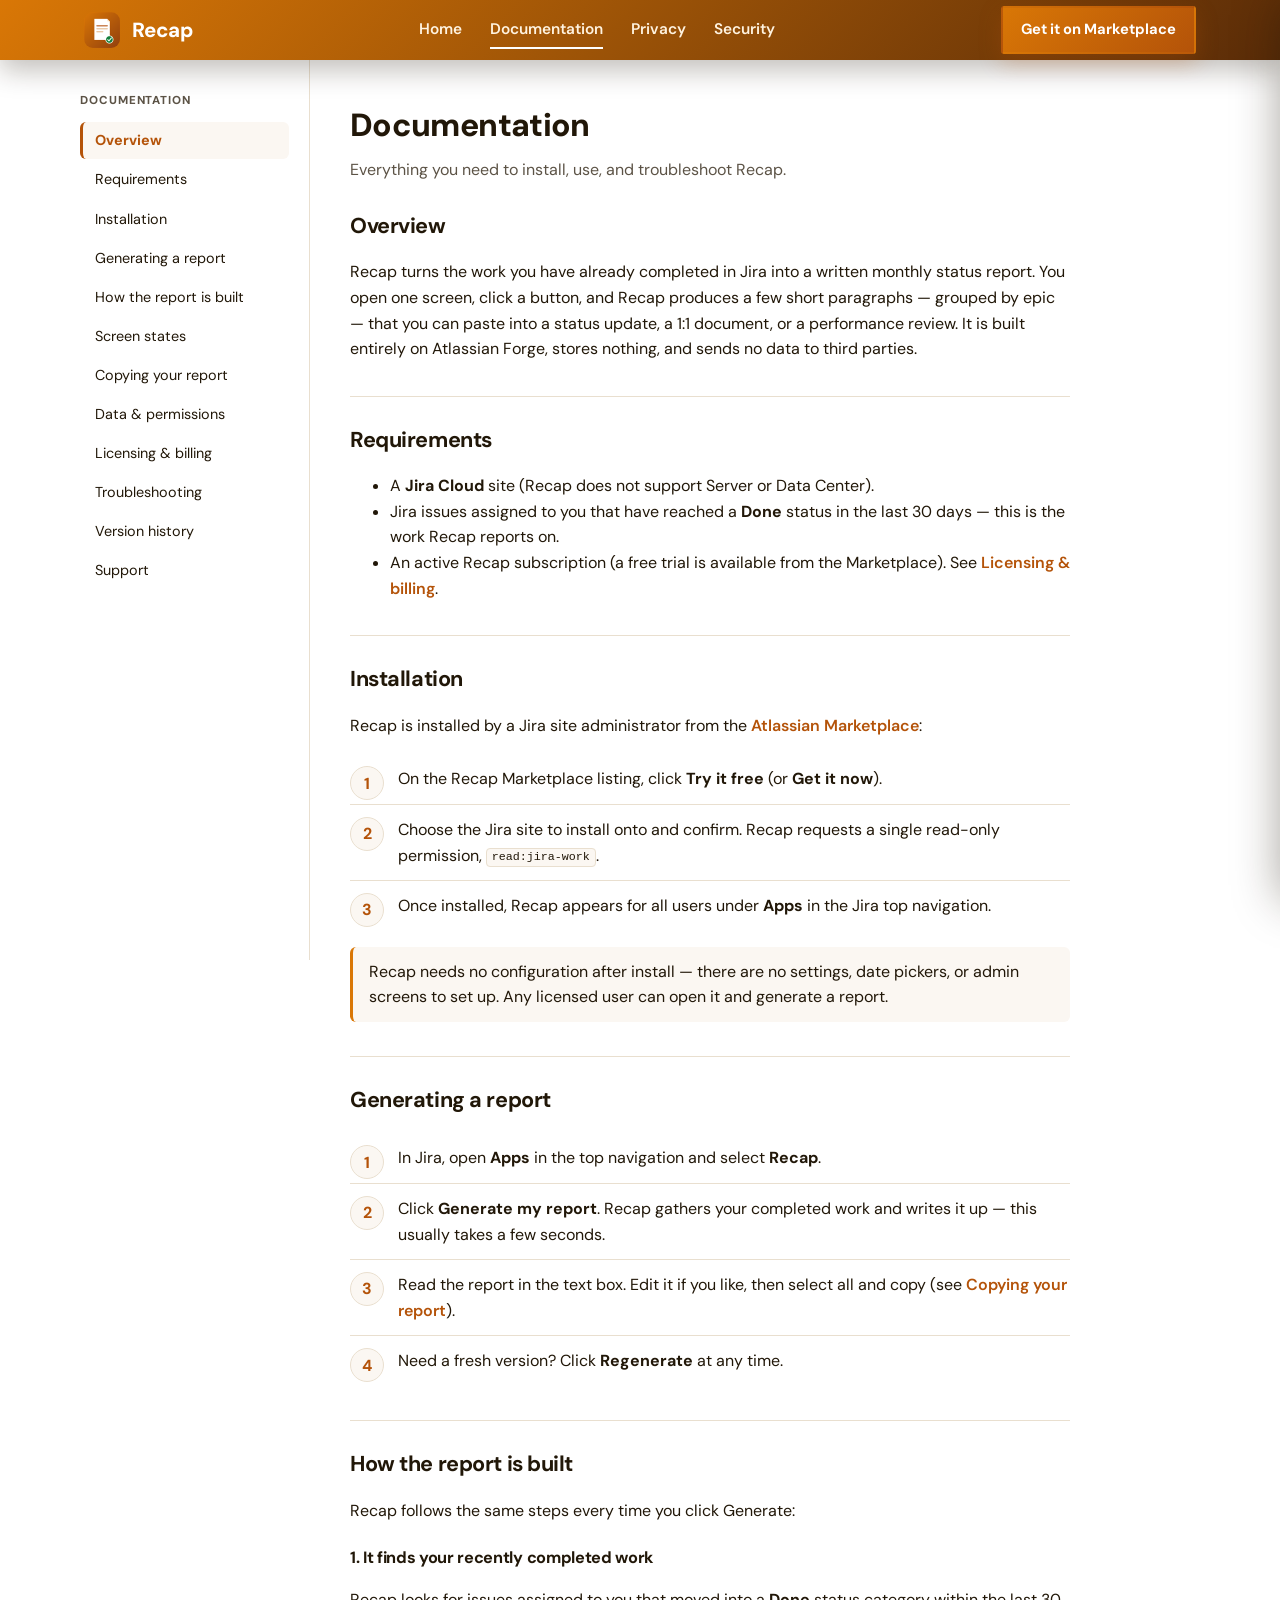
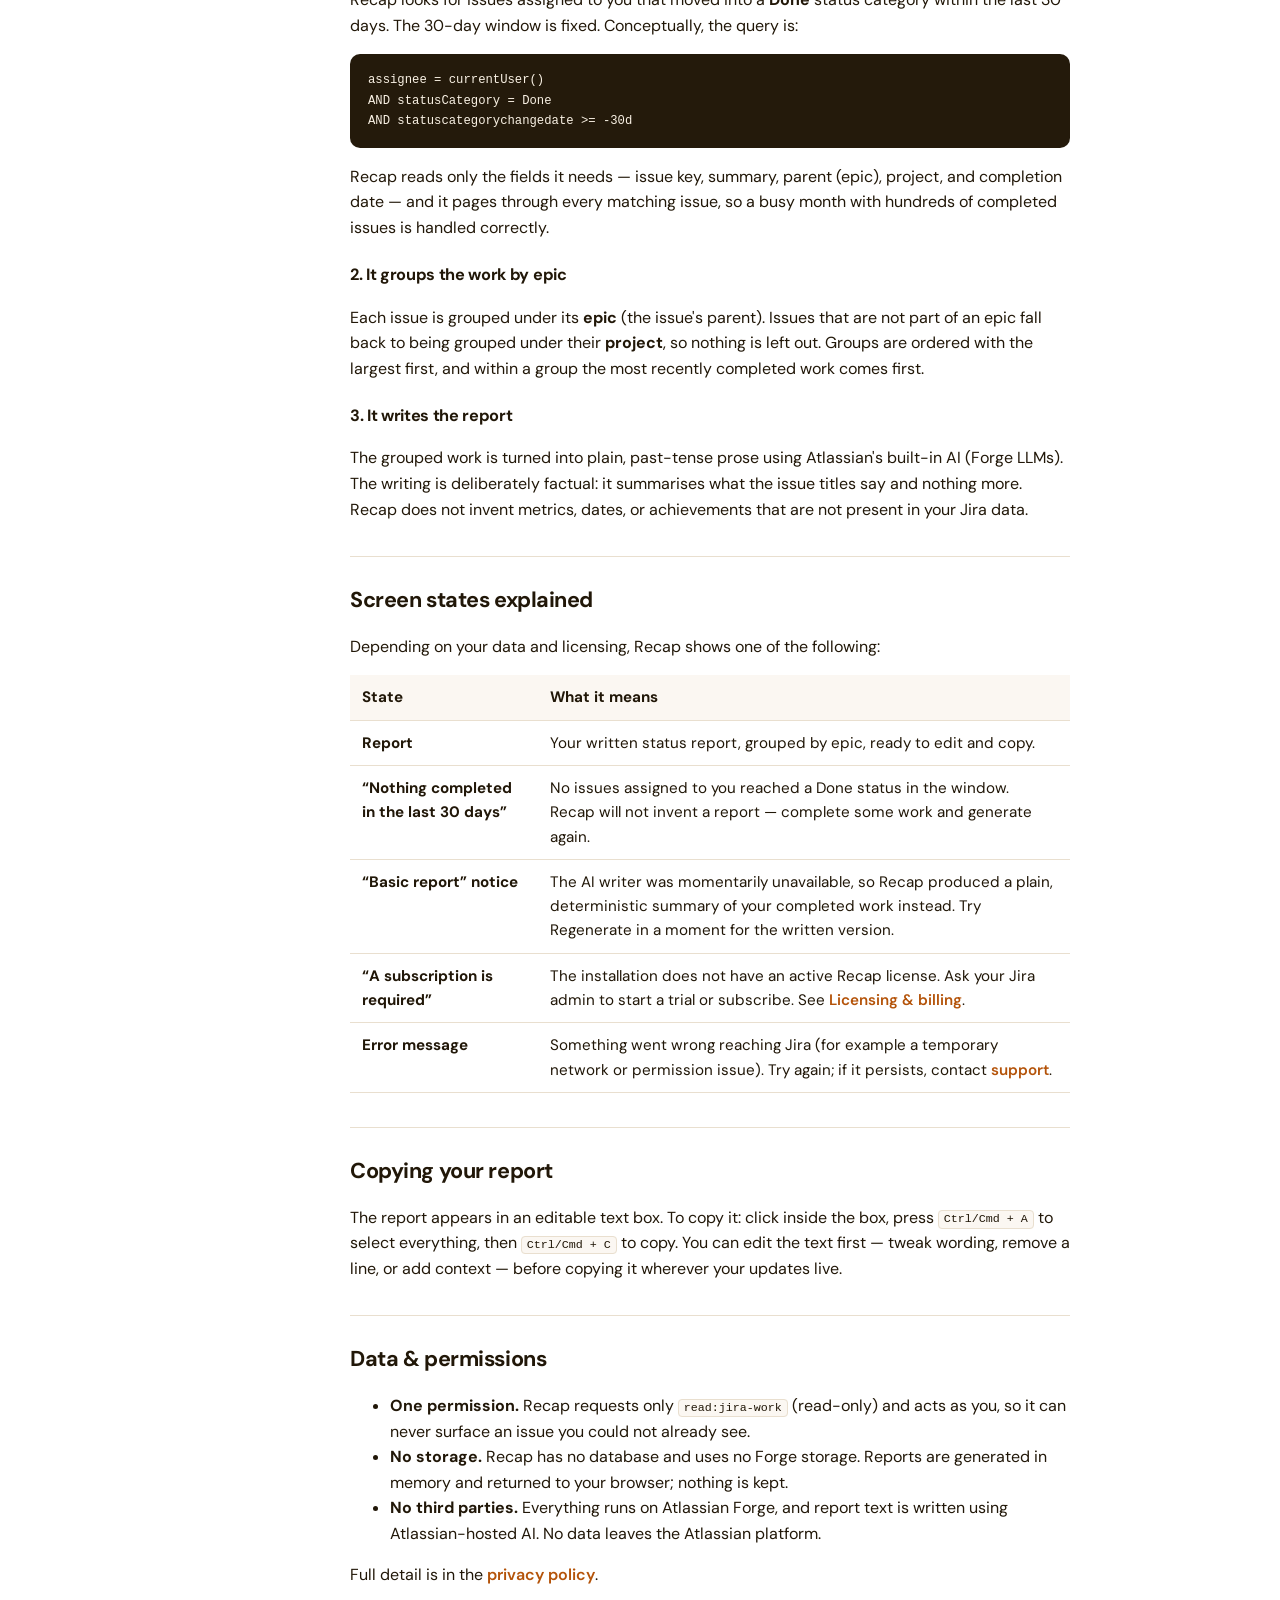
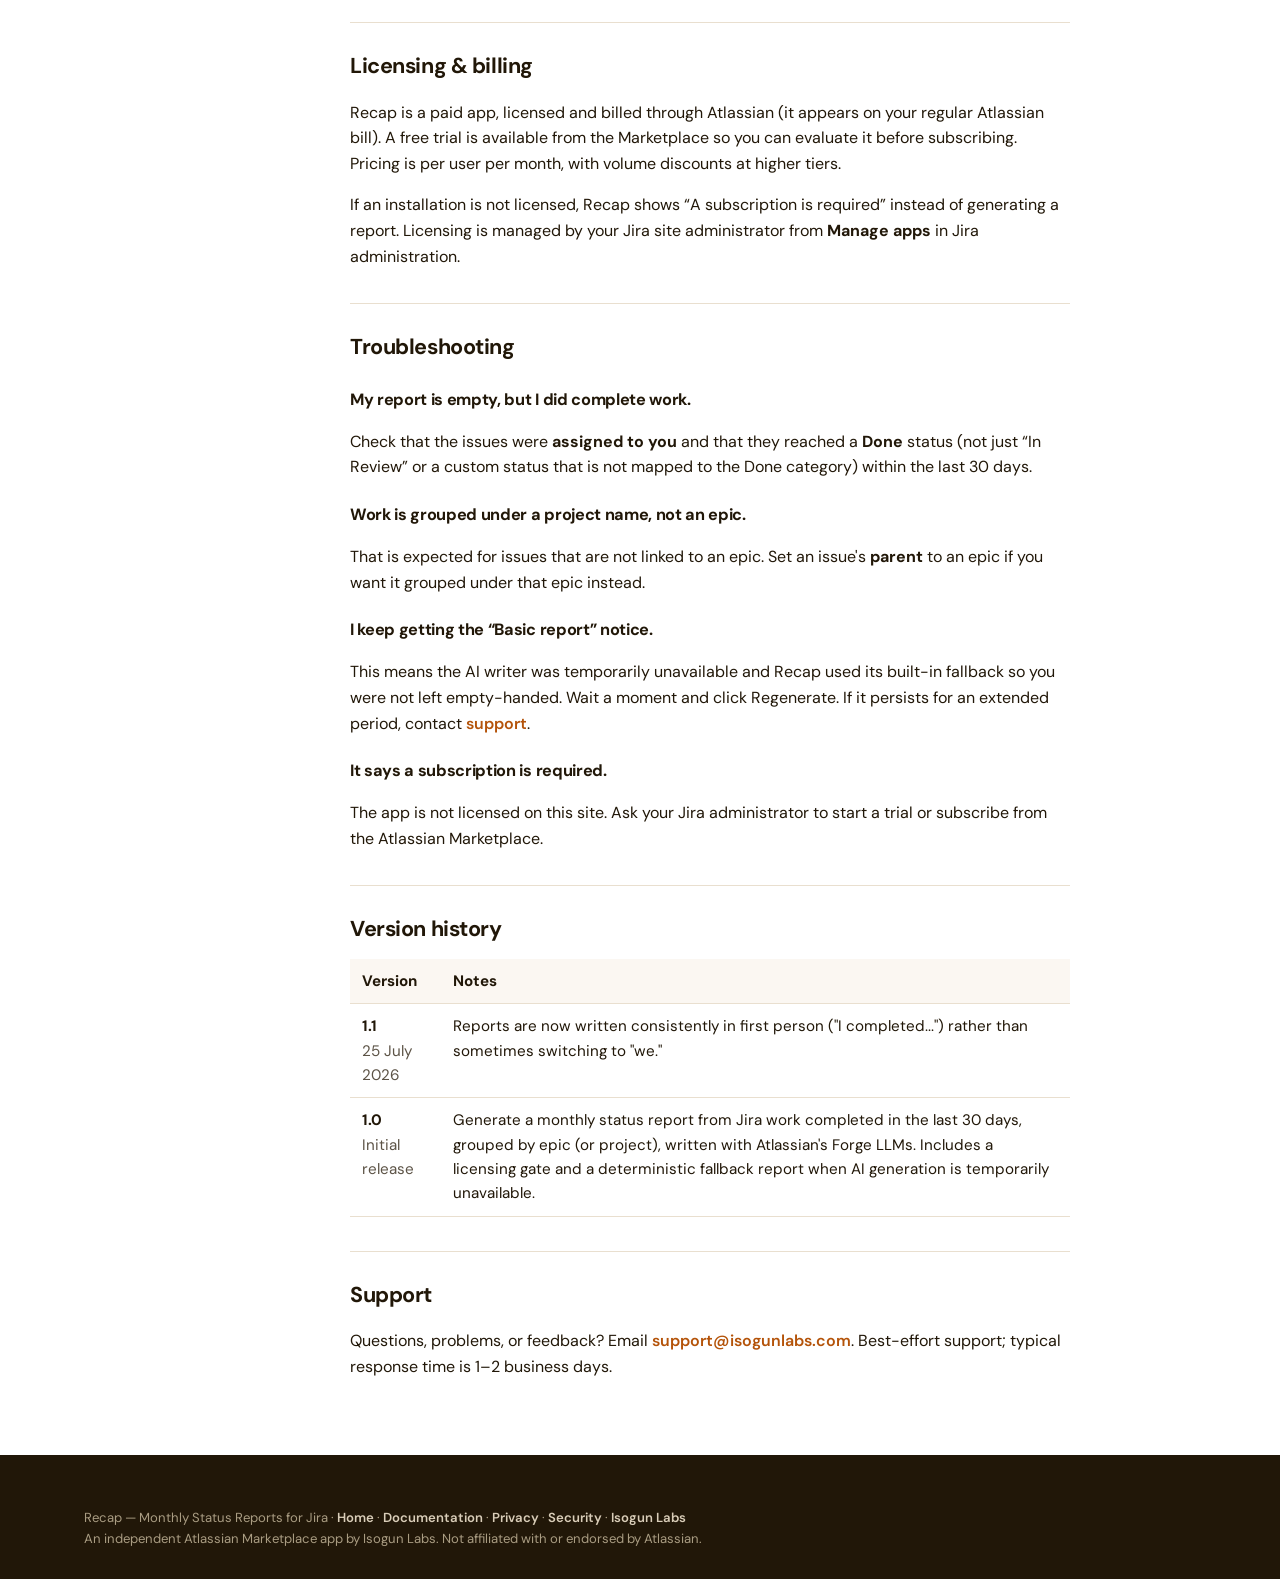
==== commit 34492bbc: "Document v1.1: consistent first-person report voice Adds a version history entry for the "I" vs "we"" ====
--- a/docs.html
+++ b/docs.html
@@ -268,6 +268,10 @@
       <table>
         <tr><th>Version</th><th>Notes</th></tr>
         <tr>
+          <td><strong>1.1</strong><br><span style="color:var(--body)">25 July 2026</span></td>
+          <td>Reports are now written consistently in first person ("I completed...") rather than sometimes switching to "we."</td>
+        </tr>
+        <tr>
           <td><strong>1.0</strong><br><span style="color:var(--body)">Initial release</span></td>
           <td>Generate a monthly status report from Jira work completed in the last 30 days, grouped by epic (or project), written with Atlassian's Forge LLMs. Includes a licensing gate and a deterministic fallback report when AI generation is temporarily unavailable.</td>
         </tr>
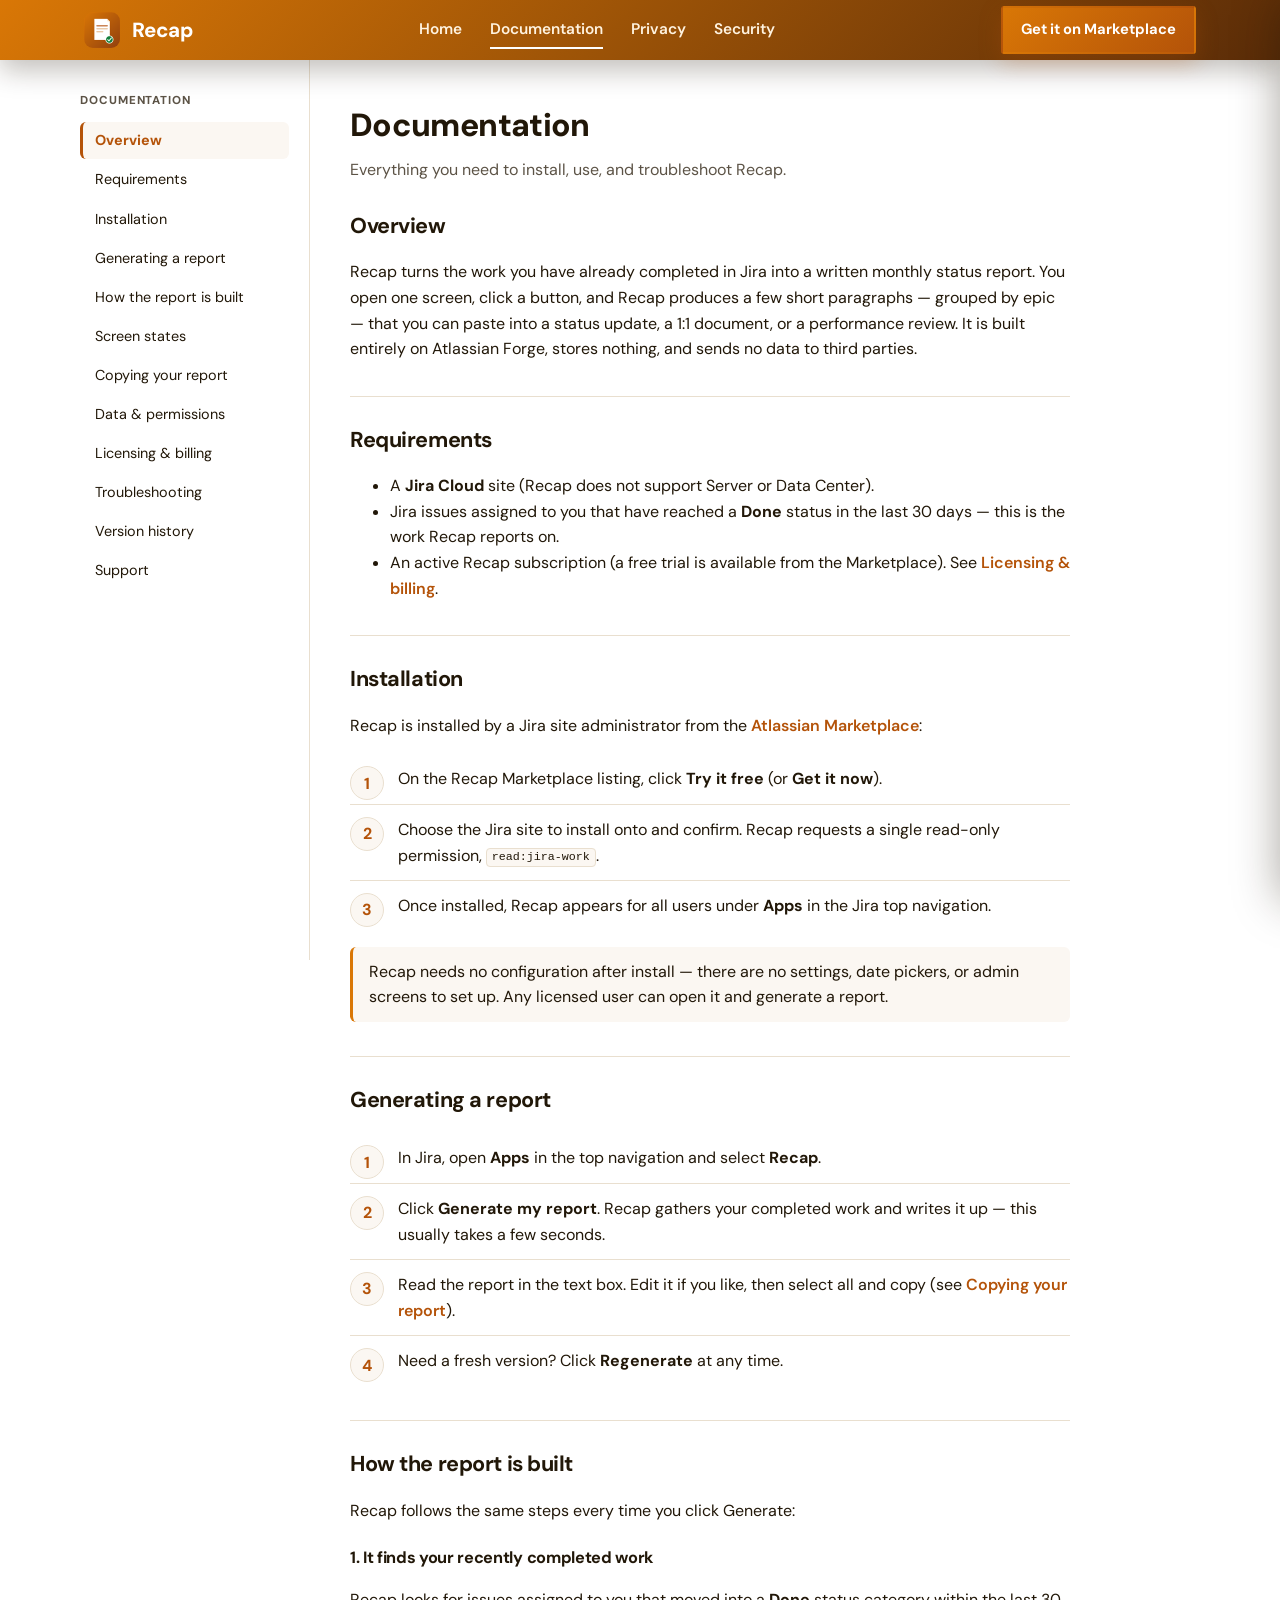
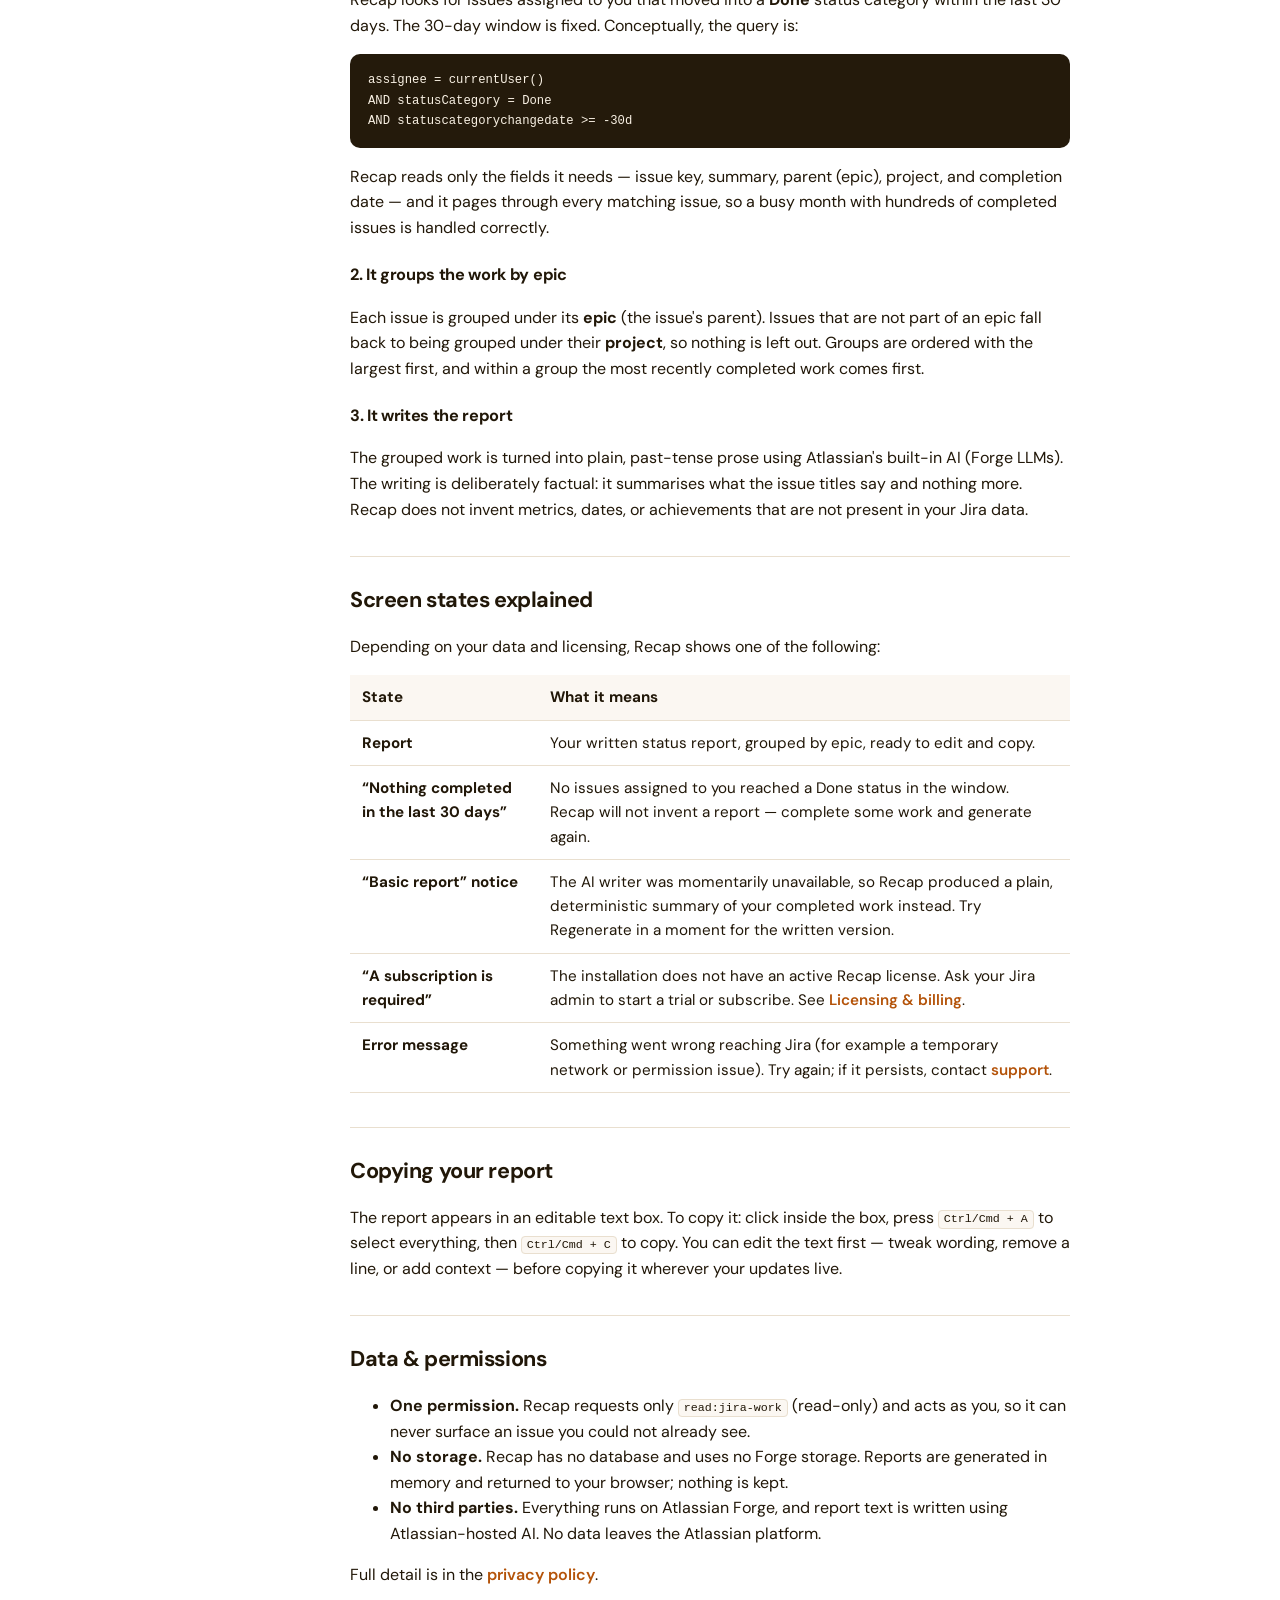
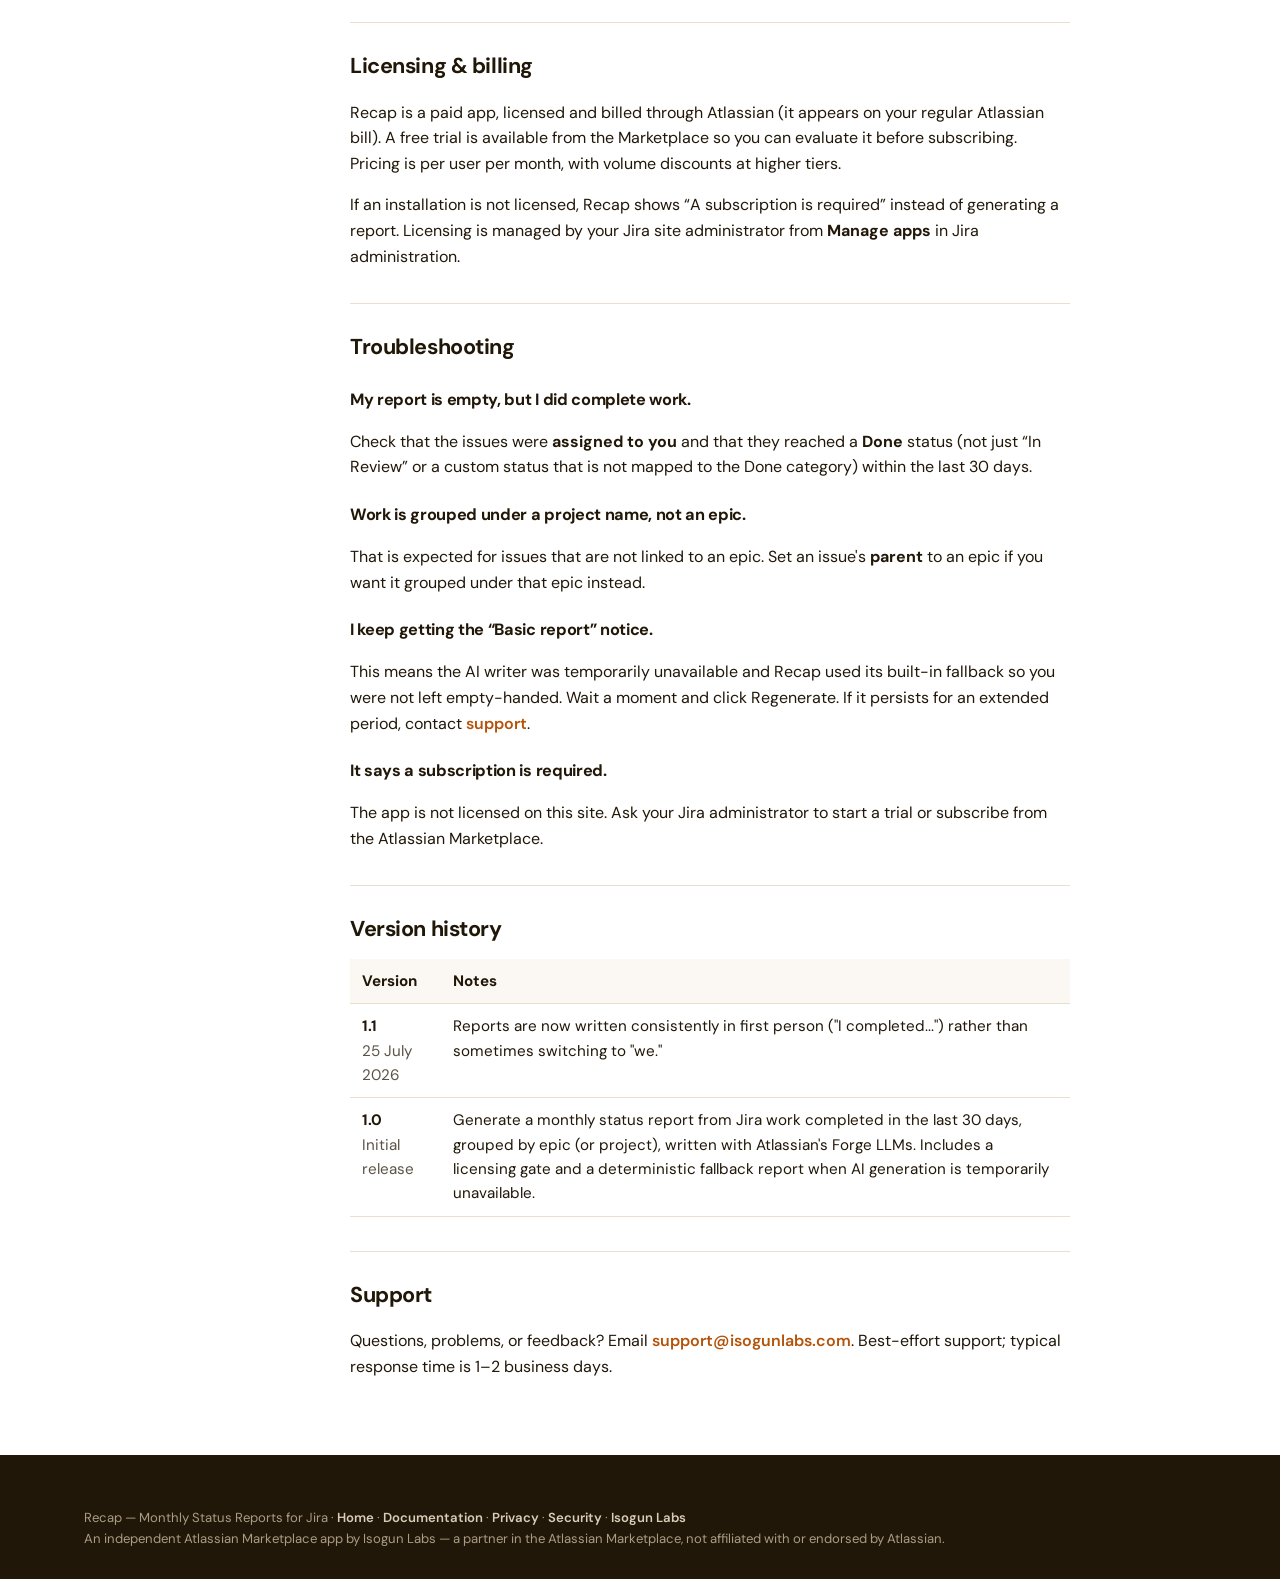
==== commit 85229fc8: "Add official Atlassian Partner brand assets; show partner status in footer Adds the verified Atlassi" ====
--- a/docs.html
+++ b/docs.html
@@ -299,7 +299,7 @@
       <a href="privacy.html">Privacy</a> ·
       <a href="security.html">Security</a> ·
       <a href="https://isogunlabs.com/">Isogun Labs</a><br>
-      An independent Atlassian Marketplace app by Isogun Labs. Not affiliated with or endorsed by Atlassian.
+      An independent Atlassian Marketplace app by Isogun Labs — a partner in the Atlassian Marketplace, not affiliated with or endorsed by Atlassian.
     </div>
   </div>
 </footer>
--- a/assets/css/site.css
+++ b/assets/css/site.css
@@ -195,6 +195,7 @@
 .foot-top { display:flex; flex-wrap:wrap; justify-content:space-between; gap:32px; margin-bottom:32px; }
 .foot-brand .logo { margin-bottom:14px; }
 .foot-brand p { color:#A99C82; font-size:.9rem; max-width:34ch; margin:0; }
+.foot-brand .partner-badge { display:block; height:26px; width:auto; margin-top:18px; opacity:.9; }
 .foot-links { display:flex; flex-wrap:wrap; gap:10px 26px; }
 .foot-links a { color:#E3D6C0; text-decoration:none; font-size:.94rem; font-weight:600; }
 .foot-links a:hover { color:#fff; }
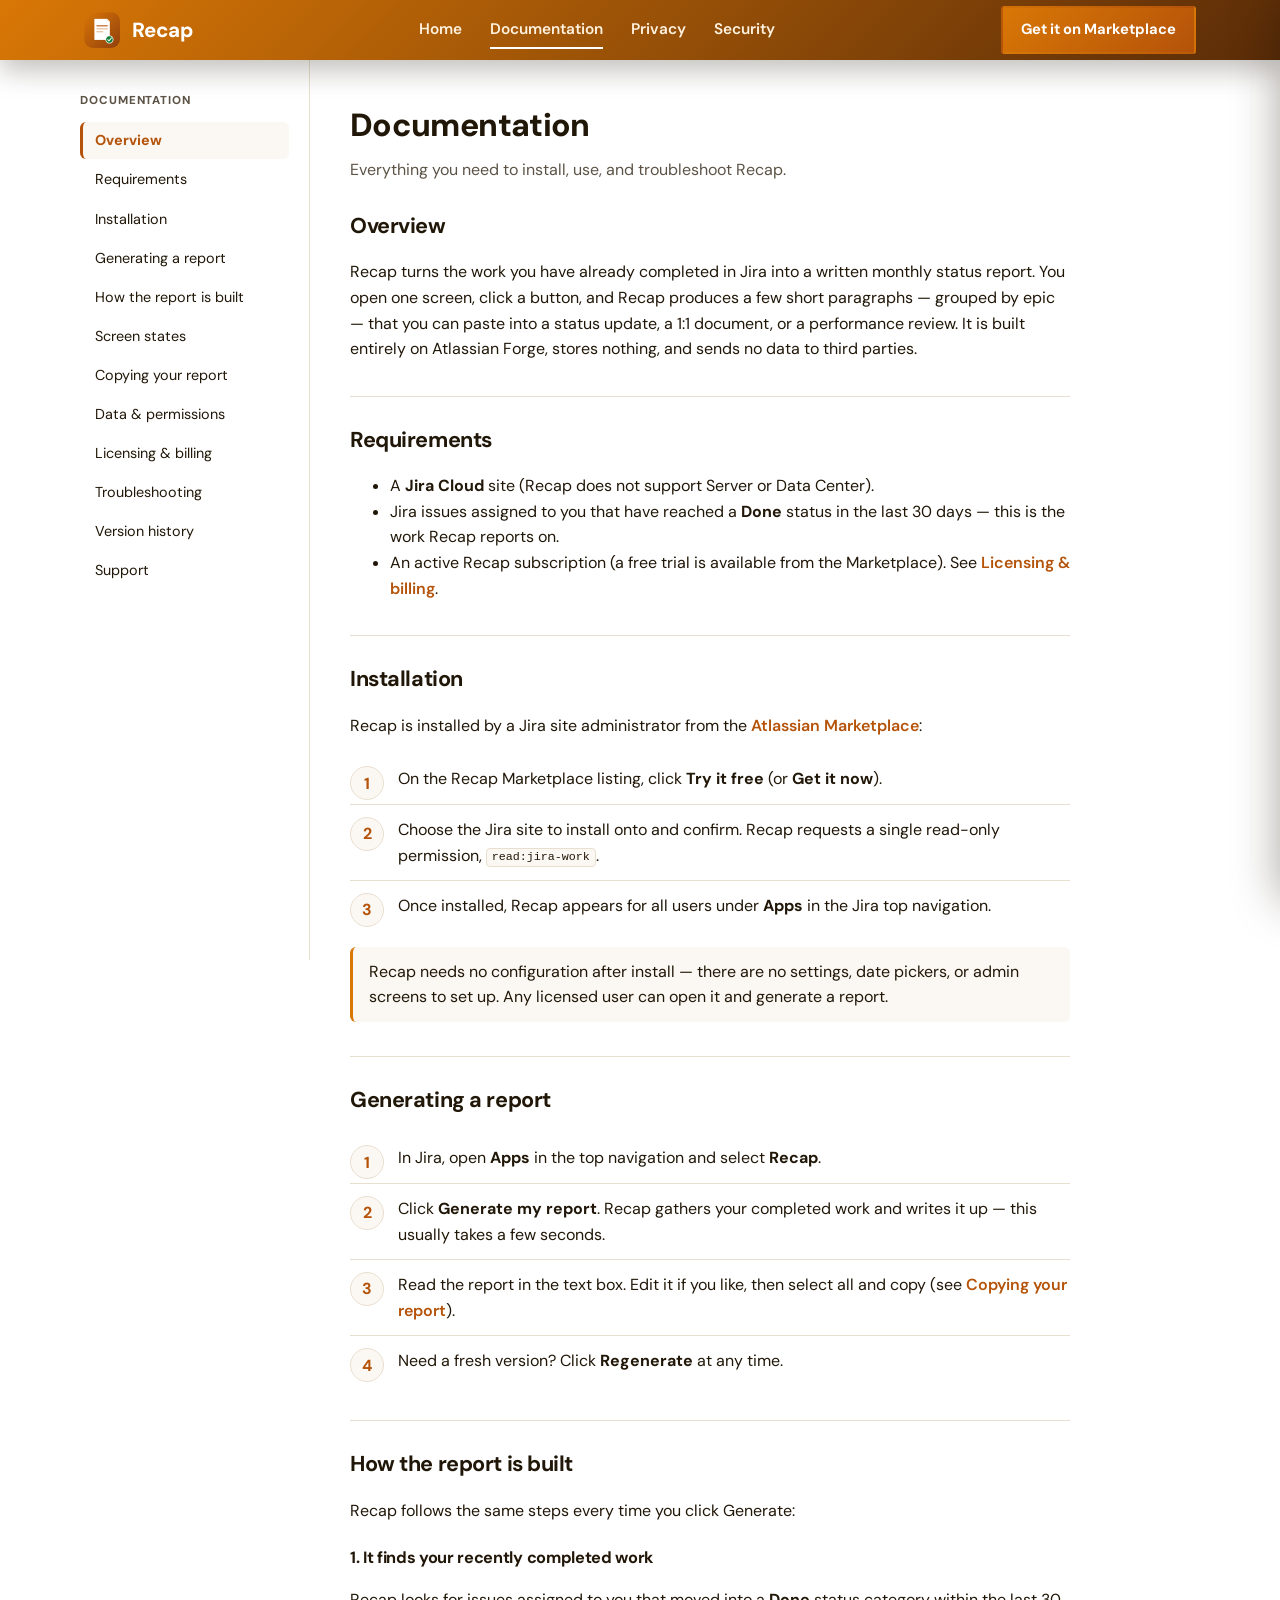
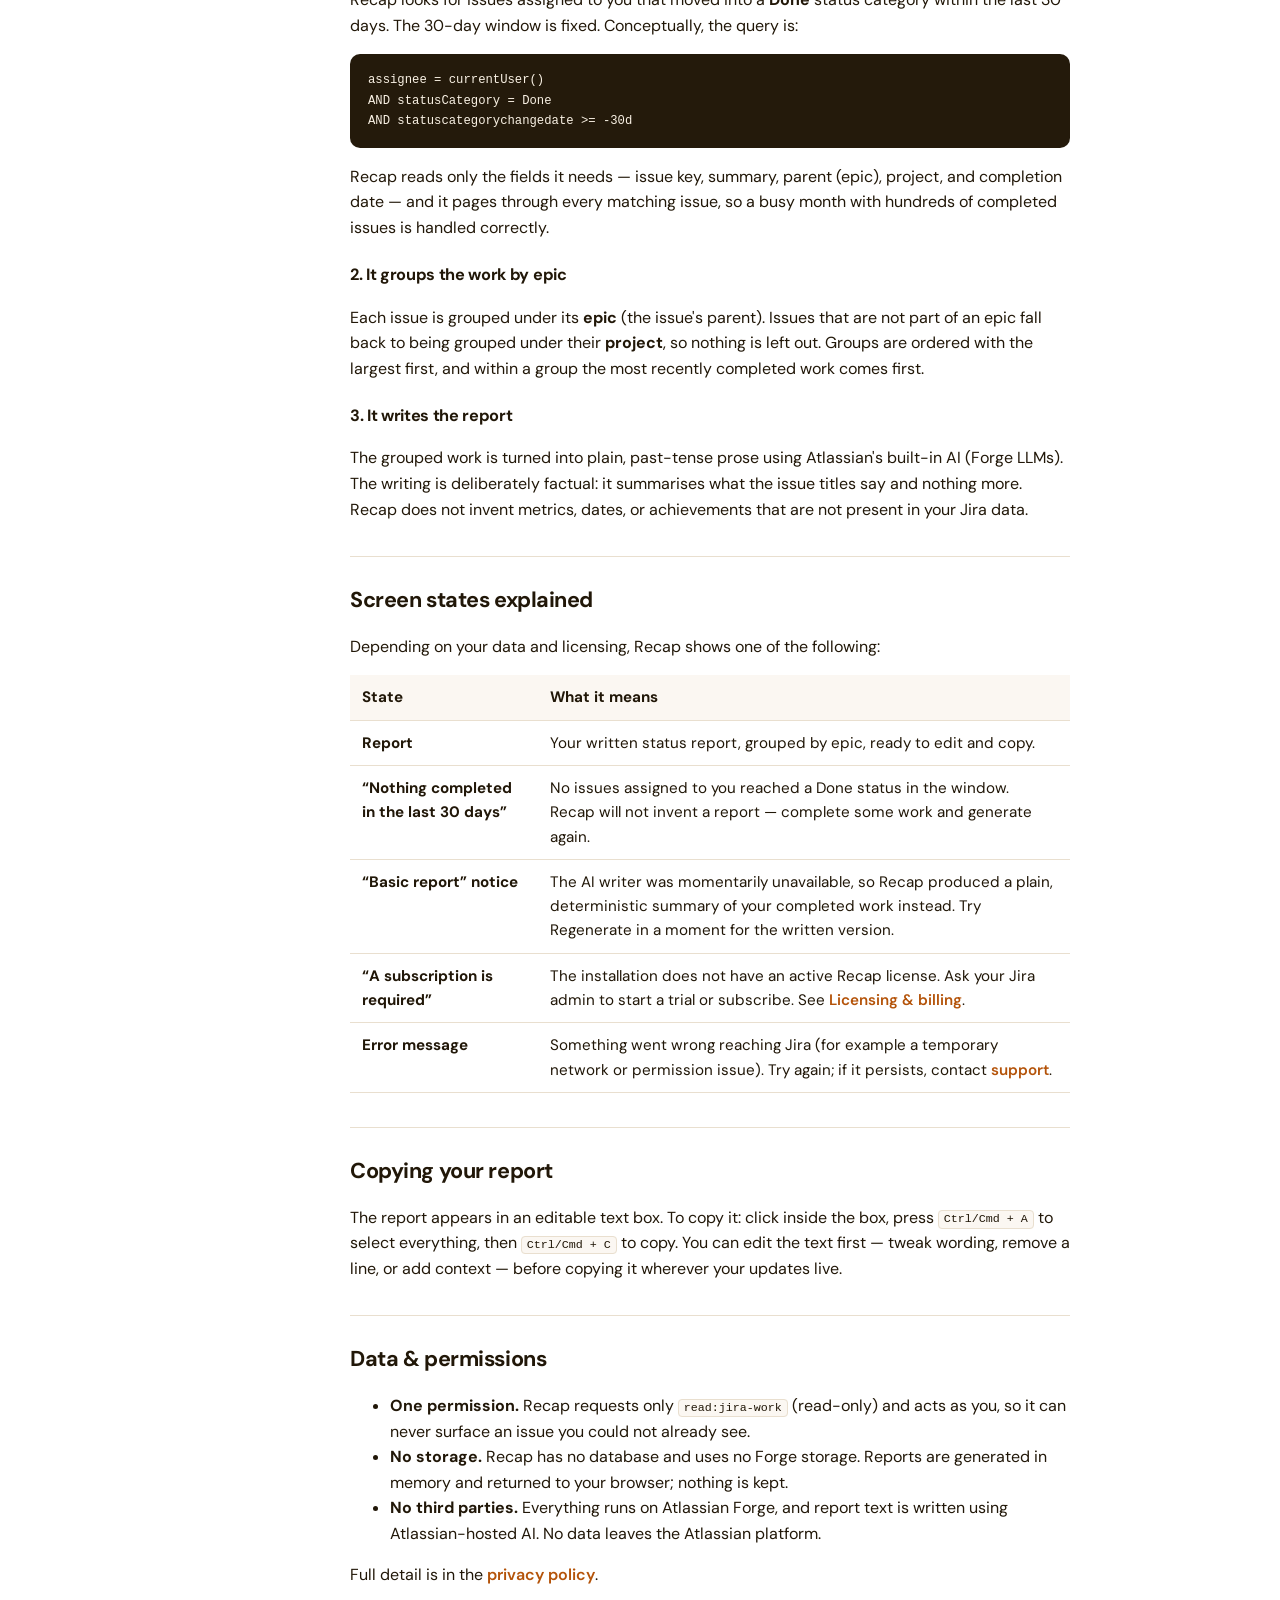
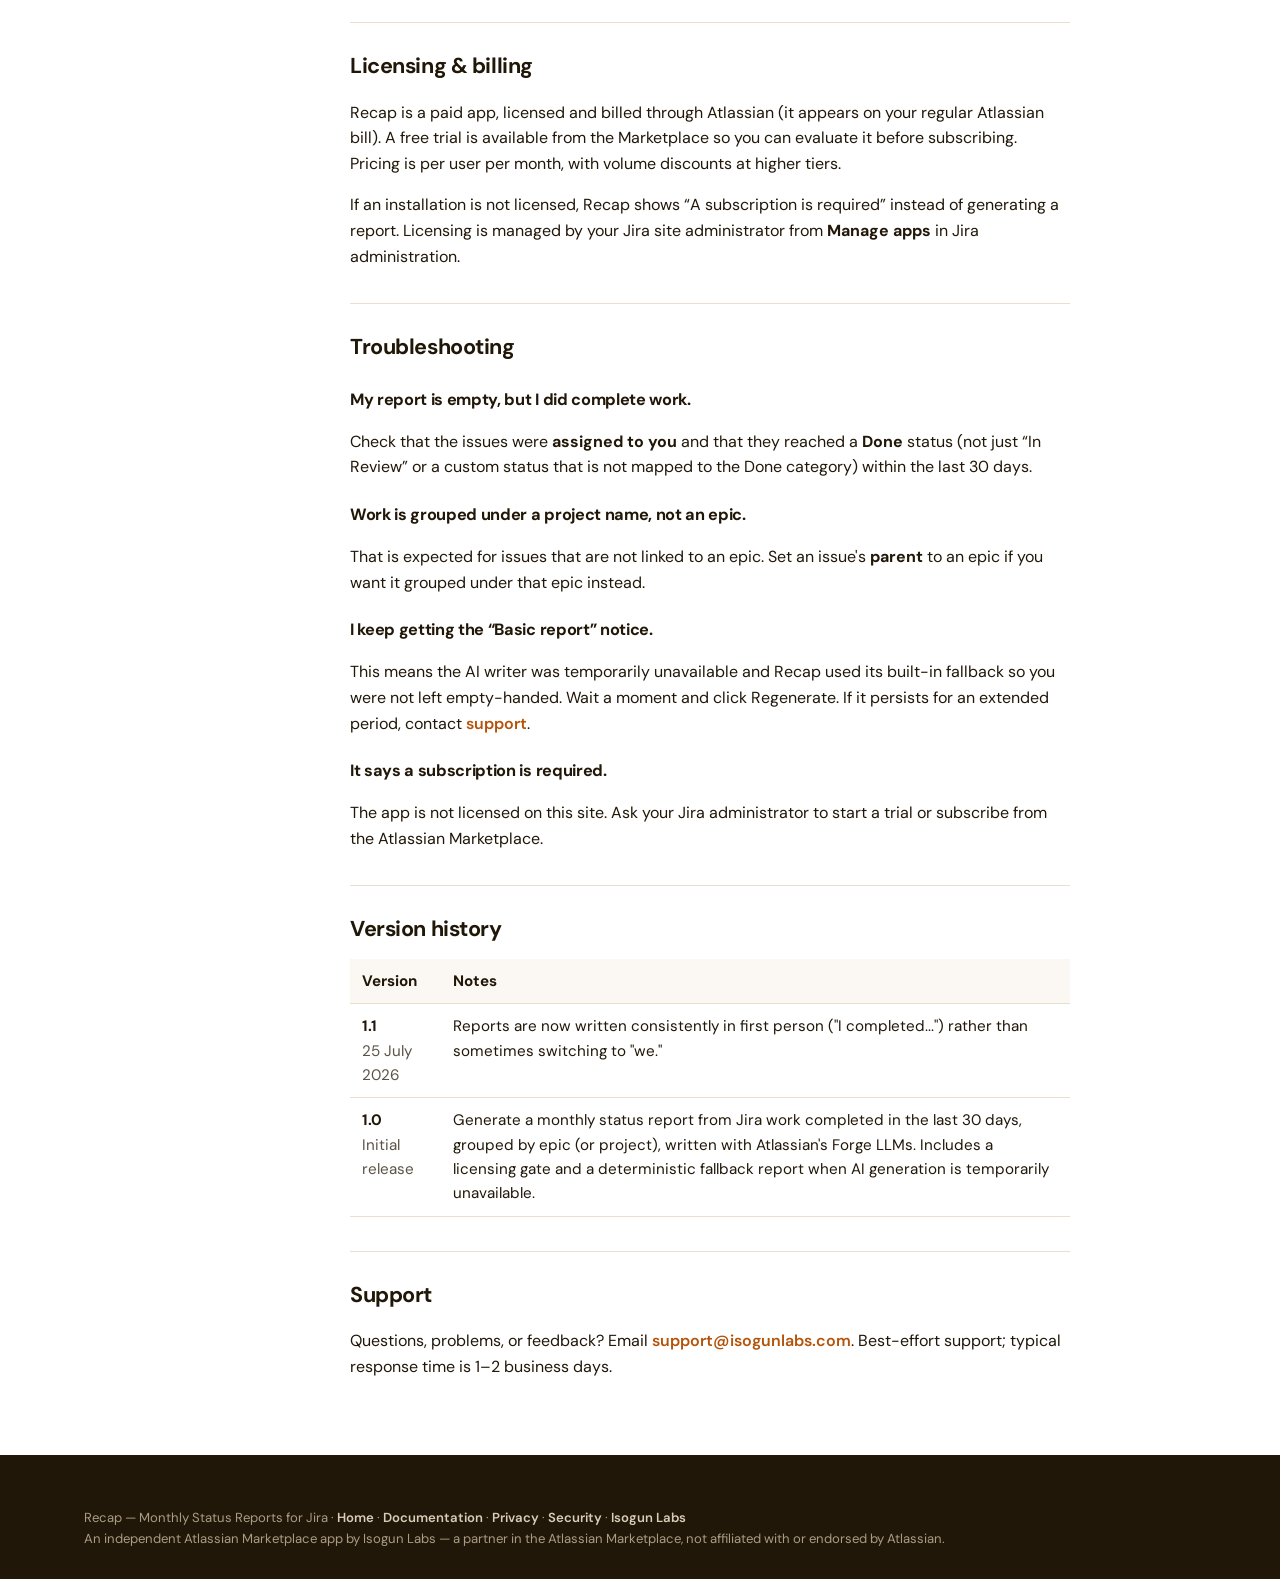
==== commit c590681f: "Use the designed video thumbnail as the OG/Twitter share image Replaces the plain report screenshot " ====
--- a/docs.html
+++ b/docs.html
@@ -14,15 +14,15 @@
 <meta property="og:title" content="Recap — Documentation">
 <meta property="og:description" content="Everything you need to install, use, and troubleshoot Recap — the one-click Jira status report app.">
 <meta property="og:url" content="https://recap.isogunlabs.com/docs.html">
-<meta property="og:image" content="https://recap.isogunlabs.com/assets/img/recap-report.png">
-<meta property="og:image:width" content="1522">
-<meta property="og:image:height" content="907">
+<meta property="og:image" content="https://recap.isogunlabs.com/assets/img/Recap-thumbnail.png">
+<meta property="og:image:width" content="1280">
+<meta property="og:image:height" content="720">
 <meta property="og:site_name" content="Recap">
 <meta name="twitter:card" content="summary_large_image">
 <meta name="twitter:site" content="@isogunlabs">
 <meta name="twitter:title" content="Recap — Documentation">
 <meta name="twitter:description" content="Everything you need to install, use, and troubleshoot Recap — the one-click Jira status report app.">
-<meta name="twitter:image" content="https://recap.isogunlabs.com/assets/img/recap-report.png">
+<meta name="twitter:image" content="https://recap.isogunlabs.com/assets/img/Recap-thumbnail.png">
 
 <link rel="icon" href="/assets/img/recap-logo.svg" type="image/svg+xml">
 <link rel="icon" href="/assets/img/recap-logo-144.png" sizes="144x144" type="image/png">
@@ -38,7 +38,7 @@
 }
 </script>
 
-<link rel="stylesheet" href="/assets/css/site.css?v=9">
+<link rel="stylesheet" href="/assets/css/site.css?v=10">
 </head>
 <body>
 
@@ -304,6 +304,6 @@
   </div>
 </footer>
 
-<script src="/assets/js/site.js?v=9" defer></script>
+<script src="/assets/js/site.js?v=10" defer></script>
 </body>
 </html>
--- a/assets/css/site.css
+++ b/assets/css/site.css
@@ -48,8 +48,8 @@
 /* buttons */
 .btn { display:inline-flex; align-items:center; gap:9px; font-size:1rem; font-weight:700; text-decoration:none; padding:13px 24px; border-radius:3px; transition:transform .16s, box-shadow .25s, background .2s, color .2s; cursor:pointer; border:2px solid transparent; }
 .btn svg { width:16px; height:16px; transition:transform .2s; }
-.btn-amber { color:#fff; background:linear-gradient(135deg,var(--amber-400),var(--amber)); box-shadow:0 8px 22px rgba(180,83,9,.28); }
-.btn-amber:hover { box-shadow:0 10px 26px rgba(180,83,9,.36); transform:translateY(-2px); }
+.btn-amber { color:#fff; background:linear-gradient(135deg,var(--amber-400),var(--amber)); }
+.btn-amber:hover { transform:translateY(-2px); }
 .btn-amber:hover svg { transform:translateX(4px); }
 .btn-ghost { color:var(--ink); border-color:var(--line); background:var(--white); }
 .btn-ghost:hover { border-color:var(--amber-400); color:var(--amber); }
@@ -69,9 +69,11 @@
 .util .u-left svg { width:14px; height:14px; color:var(--amber-200); }
 
 /* nav */
-.nav { position:sticky; top:0; z-index:60; background:transparent; box-shadow:0 1px 0 rgba(255,255,255,0); transition:background .4s ease, box-shadow .4s ease; }
+.nav { position:sticky; top:0; z-index:60; background:transparent; box-shadow:0 1px 0 rgba(255,255,255,0); transition:box-shadow .4s ease; }
+.nav::before { content:""; position:absolute; inset:0; z-index:-1; background:linear-gradient(135deg,var(--amber-400),var(--amber-900)); opacity:0; transition:opacity .4s ease; }
 .nav .wrap { display:flex; align-items:center; justify-content:space-between; height:74px; transition:height .3s ease; }
-.nav.scrolled, .nav.nav-solid { background:linear-gradient(135deg,var(--amber-400),var(--amber-900)); box-shadow:0 10px 28px rgba(33,23,8,.28); }
+.nav.scrolled, .nav.nav-solid { box-shadow:0 10px 28px rgba(33,23,8,.28); }
+.nav.scrolled::before, .nav.nav-solid::before { opacity:1; }
 .nav.scrolled .wrap, .nav.nav-solid .wrap { height:60px; }
 .logo { display:inline-flex; align-items:center; gap:12px; text-decoration:none; }
 .logo img { height:36px; width:auto; flex:none; display:block; border-radius:9px; }
@@ -103,7 +105,7 @@
 .hero-facets { position:absolute; inset:0; opacity:.5; background-image:linear-gradient(rgba(255,255,255,.05) 1px,transparent 1px),linear-gradient(90deg,rgba(255,255,255,.05) 1px,transparent 1px); background-size:48px 48px; mask-image:radial-gradient(ellipse 75% 90% at 20% 20%,#000 30%,transparent 75%); -webkit-mask-image:radial-gradient(ellipse 75% 90% at 20% 20%,#000 30%,transparent 75%); }
 .hero-glow { position:absolute; width:520px; height:520px; border-radius:50%; background:radial-gradient(circle,rgba(217,119,6,.35),transparent 70%); filter:blur(30px); top:-120px; right:-80px; animation:float 9s ease-in-out infinite; }
 @keyframes float { 0%,100%{ transform:translate(0,0); } 50%{ transform:translate(-24px,26px); } }
-.hero .wrap { position:relative; z-index:1; padding:76px 24px 70px; display:grid; grid-template-columns:1.05fr 1fr; gap:56px; align-items:center; }
+.hero .wrap { position:relative; z-index:1; padding:76px 24px 70px; display:grid; grid-template-columns:0.85fr 1.15fr; gap:44px; align-items:center; max-width:1280px; }
 .eyebrow { font-size:.76rem; font-weight:700; letter-spacing:.14em; text-transform:uppercase; color:#F0D9B5; }
 .eyebrow .dot { display:inline-block; width:7px; height:7px; margin-right:8px; border-radius:50%; background:var(--amber-400); box-shadow:0 0 0 4px rgba(217,119,6,.25); vertical-align:middle; }
 .hero h1 { font-size:clamp(2rem,4.4vw,3.1rem); line-height:1.1; font-weight:800; margin:20px 0 0; letter-spacing:-.03em; }
@@ -122,12 +124,8 @@
 .mock .bar i { width:10px; height:10px; border-radius:50%; }
 .mock .bar .r{background:#F87171;} .mock .bar .y{background:#FBBF24;} .mock .bar .g{background:#34D399;}
 .mock .bar .url { margin-left:8px; font-size:.72rem; color:var(--body); background:var(--white); border:1px solid var(--line); border-radius:6px; padding:4px 12px; }
-.shot-stage { position:relative; aspect-ratio:1523/943; background:var(--white); }
-.shot-stage img { position:absolute; inset:0; width:100%; height:100%; object-fit:cover; object-position:top left; opacity:0; transition:opacity .5s ease; }
-.shot-stage img.active { opacity:1; }
-.shot-tabs { display:flex; gap:8px; margin-top:16px; justify-content:center; }
-.shot-tabs button { border:0; background:rgba(255,255,255,.14); color:#F5E9D5; font-size:.82rem; font-weight:700; padding:8px 14px; border-radius:999px; cursor:pointer; transition:background .2s, color .2s; }
-.shot-tabs button.active, .shot-tabs button:hover { background:var(--amber-400); color:#fff; }
+.video-embed { position:relative; width:100%; aspect-ratio:16/9; background:var(--panel); }
+.video-embed iframe { position:absolute; inset:0; width:100%; height:100%; border:0; }
 
 /* section scaffolding */
 section.block { padding:80px 0; }
